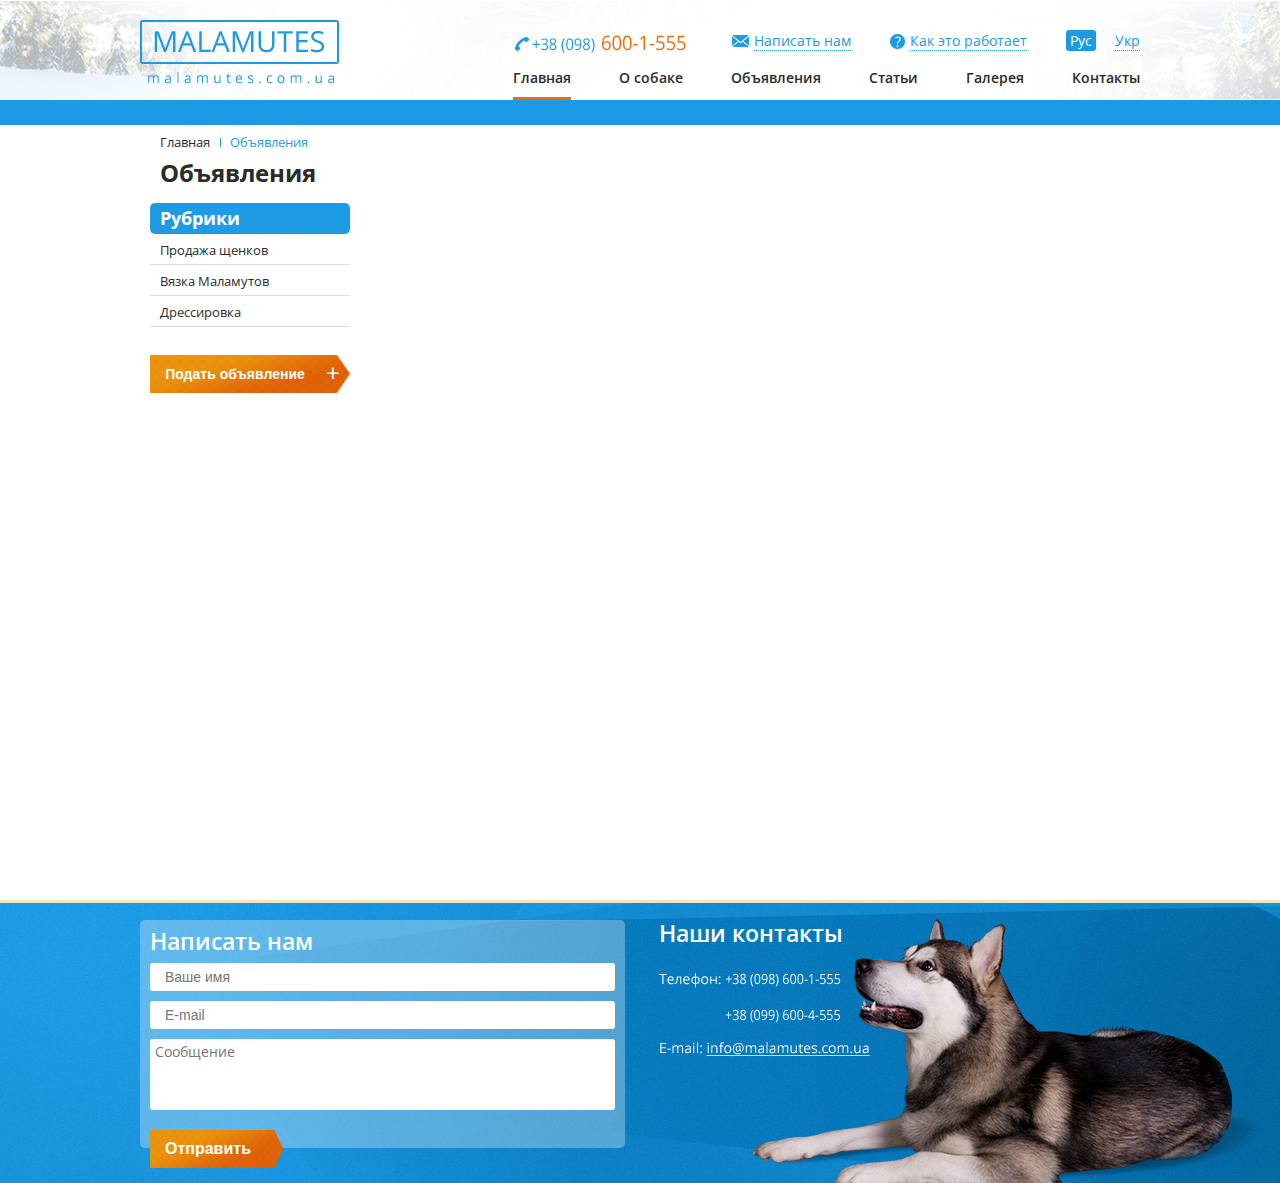
==== about_dog.html @ 9292e862 "Zhe1ka" ====
<!DOCTYPE html>
<html>
<head>
    <meta charset="utf-8" />
    <meta name="viewport" content="width=1024, initial-scale=1, user-scalable=yes">
    <title>Маламуты | О собаке</title>
    <link href='http://fonts.googleapis.com/css?family=Open+Sans:400,600,300,700,800&subset=latin,cyrillic' rel='stylesheet' type='text/css'>    <link rel="stylesheet" type="text/css" href="style/style.css" />
    <script src="http://html5shiv.googlecode.com/svn/trunk/html5.js"></script>
</head>

<body>
<div class="wrapper">
    <div class="wrap-header">
        <header class="header content">
            <div class="main-logo">
                <a href="index.html">
                    <img src="images/header/main_logo.png" alt="logo">
                </a>
            </div>

            <div class="box-contact">
                <img class="img-contact" src="images/header/tel_header.png" alt="contect">
                <a href="#" class="letter">Написать нам</a>
                <a href="#" class="question">Как это работает</a>
                <ul class="choose-language">
                    <li class="active"><a href="#">Рус</a></li>
                    <li><a href="#">Укр</a></li>
                </ul>
            </div><!--end BOX-CONTACT-->

            <nav class="wrap-nav">
                <ul class='nav'>
                    <li class="active"><a href='index.html'>Главная</a></li>
                    <li><a href='#'>О собаке</a></li>
                    <li><a href='advertisings.html'>Объявления</a></li>
                    <li><a href='#'>Статьи</a></li>
                    <li><a href='#'>Галерея</a></li>
                    <li><a href='#'>Контакты</a></li>
                </ul>
            </nav>
        </header>
    </div><!--end WRAP-header-->

    <section class="wrap-content">
        <ul class="bread-crumbs">
            <li>
                <a href="#">Главная</a>
            </li>
            <li>
                <span>Объявления</span>
            </li>
        </ul>

        <header>
            <h1>Объявления</h1>
        </header>

        <section class="sidebar">
            <header>
                <h4>Рубрики</h4>
            </header>

            <ul class="list-categories">
                <li>
                    <a href="#">Продажа щенков</a>
                </li>
                <li>
                    <a href="#">Вязка Маламутов</a>
                </li>
                <li>
                    <a href="#">Дрессировка</a>
                </li>
            </ul>

            <span class="plus">
                <input type="button" class="btn popup-js" value="Подать объявление">
            </span>
        </section>

        <div class="content-with-sidebar">

        </div>
    </section>
</div><!--end WRAPPER-->

    <div class="wrap-footer">
        <footer class="content">
            <div class="wrap-form-footer">
                <span class="overview"></span>
                <header class="header-section">Написать нам</header>

                <form class="form-footer" action="#" method="post">
                    <input type="text" placeholder="Ваше имя">
                    <input type="text" placeholder="E-mail">
                    <textarea placeholder="Сообщение"></textarea>

                    <input type="button" class="btn" value="Отправить">
                </form>
            </div><!--end WRAP-FORM-FOOTER-->

            <div class="box-contact-footer">
                <header class="header-section">Наши контакты</header>
                <img src="images/footer/contact_footer.png" alt="contact">
            </div>
        </footer>
    </div><!--end WRAP-FOOTER-->

    <!--POPUP-->
    <div id="bg-popup">
        <div class="ovefview"></div>
        <div id="wrap-popup">
            <div class="free-ads-popup">
                <a class="free-ads btn-ads" href="#">Бесплатное объявление</a>
                <a class="paid-ads btn-ads" href="#">Платное объявление</a>

                <form class="free-ads-form" name="reg" method="get">

                    <ul class="clear">
                        <li>
                            <label class="name-wrap">
                                <input class="input-style" type="text" name="name" placeholder="Ваше имя">
                            </label>
                        </li>

                        <li>
                            <label class="email-wrap">
                                <input class="input-style" type="email" name="email" placeholder="E-mail">
                            </label>
                        </li>

                        <li>
                            <label class="tell-wrap">
                                <input class="input-style" type="tell" name="tell" placeholder="Телефон">
                            </label>
                        </li>

                        <li>
                            <label class="price-wrap">
                                <input class="input-style" type="text" name="price" placeholder="Цена">
                            </label>
                        </li>

                        <li>
                            <label class="select-section-wrap">
                                <select class="select-section">
                                    <option value="0">Выберите раздел</option>
                                    <option value="1">Раздел 1</option>
                                    <option value="2">Раздел 2</option>
                                    <option value="3">Раздел 3</option>
                                </select>
                            </label>
                        </li>

                        <li>
                            <ul class="list-add-file">
                                <li>
                                    <p>Главная фотография</p>
                                    <label class="main-photo-wrap">
                                        <span class="add-file-name">Выберите файл...</span>
                                        <input class="add-file" type="file" name="main-photo">
                                    </label>
                                    <p>(Размер фото 364 х 255 )</p>
                                </li>

                                <li>
                                    <p>Дополнительные фотографии</p>
                                    <label class="additional-photo-wrap">
                                        <span class="add-file-name">Выберите файл...</span>
                                        <input class="add-file" type="file" name="additional-photo">
                                    </label>
                                </li>
                            </ul>
                        </li>

                        <li>
                            <label class="description-wrap">
                                <textarea class="des-style" name="description" placeholder="Описание"></textarea>
                            </label>
                        </li>
                    </ul>

                    <input class="btn-submit btn" type="submit" value="Отправить">
                </form>
            </div>
        </div>
    </div>

        <script src="http://ajax.googleapis.com/ajax/libs/jquery/1.11.1/jquery.min.js"></script>
    <script src="js/mainJs.js"></script>
</body>
</html>
---- style/style.css ----
/*----------------------------------------------------------------------------------*/
/*------------------------------RESET DEFAULT STYLES--------------------------------*/
/*----------------------------------------------------------------------------------*/
html,body                       { width:100%; height:100%; }
body                            { padding:0; margin:0; font:16px 'Open Sans', sans-serif; background:#fff; color:#2b2b2b; }
div,p,a,span,em,strong,img,h1,h2,h3,h4,h5,h6,ul,ol,li,dl,dt,dd,table,td,tr,form,fieldset,label,select,input,textarea {
	padding:0;
	margin:0;
	outline:none;
	list-style:none;
    line-height: 1.2;
}
select, input, textarea        { font-size:12px; vertical-align:middle; }
textarea                       { vertical-align:top; }
:focus                         { outline:none; }
input[type=submit]             { cursor:pointer; }
img, fieldset                  { border:0; }
table                          { border-collapse:collapse; border-spacing:0; }
a:link, a:visited              { font:13px 'Open Sans', sans-serif; color:#2b2b2b; text-decoration:underline; }
a:hover                        { text-decoration:none; }
/*----------------------------------------------------------------------------------*/
/*-------------------------------------DEFAULT CLASSES------------------------------*/
/*----------------------------------------------------------------------------------*/
.float-r           	           { float:right !important; }
.float-l                       { float:left !important; }
.no-float                      { float:none !important; }
.no-border                     { border:0 !important; }
.no-bg                         { background:none !important; }
.no-margin                     { margin:0 !important; }
.no-padding                    { padding:0 !important; }
.no-display                    { display:none !important; }
.display                       { display:block !important; }
.inline                        { display:inline !important; }
.overflow                      { overflow:hidden !important; }
.align-r                       { text-align:right !important; }
.align-l                       { text-align:left !important; }
.align-c                       { text-align:center !important; }
.clear                         { clear:both; }
.clearfix:after                { content: ""; display: block; clear: both; visibility: hidden;}
.clearfix                      { display: inline-block; width: 100% }
/*----------------------------------------------------------------------------------*/
/*-------------------------------------WRAPPER--------------------------------------*/
/*----------------------------------------------------------------------------------*/
.wrapper {
    min-height: 100%;
}
    .wrapper:after {
        content: '';
        display: block;
        width: 100%;
        height: 283px;
        margin-bottom: -283px;
    }
.content {
    position: relative;
    width: 1000px;
    margin: 0 auto;
}
.wrap-header,
.wrap-video-block,
.shot-info-dog,
.wrap-footer {
    min-width: 1000px;
}
/*----------------------------------------------------------------------------------*/
/*-------------------------------------HEADER---------------------------------------*/
/*----------------------------------------------------------------------------------*/
.wrap-header {
    position: relative;
    margin-bottom: 25px;
    background: url("../images/header/bg_header.png") center no-repeat;
}
.wrap-header:after {
    content: '';
    position: absolute;
    bottom: -25px;
    display: block;
    width: 100%;
    height: 25px;
    background: #1C9AE3;
}
    .header {
        overflow: hidden;
        padding-top: 20px;
    }
        .main-logo {
            float: left;
        }
        .box-contact {
            float: right;
            width: 625px;
            margin: 10px 0 15px;
            text-align: right;
        }
            .box-contact .img-contact {
                float: left;
                margin-top: 5px;
            }
            .box-contact a,
            .choose-language,
            .choose-language li {
                display: inline-block;
            }
            .box-contact a {
                position: relative;
                font-size: 14px;
                color: #1c9ae3;
                text-decoration: none;
                border-bottom: 1px dotted #1c9ae3;
            }
            .box-contact a:hover {
                border: none;
            }
            .box-contact .question {
                margin-left: 55px;
            }
                .box-contact .letter:before,
                .box-contact .question:before {
                    content: '';
                    display: block;
                    position: absolute;
                }
                .box-contact .letter:before {
                    top: 4px;
                    left: -22px;
                    width: 17px;
                    height: 12px;
                    background: url("../images/header/icon_post.png") no-repeat;
                }
                .box-contact .question:before {
                    top: 3px;
                    left: -20px;
                    width: 15px;
                    height: 15px;
                    background: url("../images/header/icon_answer.png") no-repeat;
                }
            .choose-language {
                margin-left: 35px;
            }
                .choose-language li:first-child {
                    margin-right: 15px;
                }
                    .choose-language .active a {
                        padding: 1px 4px;
                        color: #fff;
                        background: #1c9ae3;
                        border: none;

                        -webkit-border-radius: 3px;
                        -moz-border-radius: 3px;
                        border-radius: 3px;
                    }
        .wrap-nav {
            float: right;
        }
            .nav {
                overflow: hidden;
            }
                .nav li {
                    float: left;
                    margin-left: 48px;
                }
                .nav li:first-child {
                    margin-left: 0;
                }
                    .nav li a {
                        display: block;
                        padding-bottom: 13px;
                        font-size: 14px;
                        font-weight: 600;
                        color: #2b2b2b;
                        text-decoration: none;
                    }
                    .nav li a:hover,
                    .nav .active a {
                        padding-bottom: 10px;
                        border-bottom: 3px solid #F16B0A;
                    }
/*----------------------------------------------------------------------------------*/
/*-------------------------------------CONTENT--------------------------------------*/
/*----------------------------------------------------------------------------------*/
.wrap-video-block {
    height: 342px;
    background: url("../images/content/bg_content.jpg") center no-repeat;
}
    .wrap-video {
        position: relative;
        float: right;
        width: 467px;
        height: 262px;
        margin-top: 37px;
    }
        .wrap-video:before,
        .wrap-video:after {
            content: '';
            display: block;
            position: absolute;
            width: 410px;
            height: 230px;
        }
        .wrap-video:before {
            top: -3px;
            left: -3px;
            background: #F2E5C3;
        }
        .wrap-video:after {
            bottom: -3px;
            right: -3px;
            background: #F16B0A;
        }
        .wrap-video img {
            position: relative;
            z-index: 2;
            display: block;
        }
        .icon-play {
            position: absolute;
            z-index: 3;
            top: 50%;
            left: 50%;
            width: 69px;
            height: 69px;
            margin: -35px 0 0 -35px;
            background: url("../images/content/icon_play.png") no-repeat;
            text-indent: -9999px;
            cursor: pointer;
        }
        .icon-play:hover {
            opacity: 0.9;
        }
        .icon-video {
            display: block;
            position: absolute;
            top: 5px;
            left: -44px;
            width: 41px;
            height: 38px;
            background: url("../images/content/icon_video.jpg") no-repeat;
            text-indent: -9999px;
        }
.shot-info-dog {
    background: url("../images/content/bg_blue.jpg") center no-repeat;
}
.shot-info-dog .content {
    min-height: 280px;
}
    .big-foto-dog {
        position: absolute;
        bottom: 25px;
        left: -270px;
    }
    .description {
        position: relative;
        z-index: 2;
        float: right;
        width: 465px;
        margin-top: 30px;
        color: #fff;
        font-size: 14px;
    }
        .description strong {
            display: block;
            margin-bottom: 17px;
            font-size: 22px;
            font-weight: 600;
        }
        .description p {
            margin-bottom: 10px;
        }
        .list-type-circle {
            margin: 0 0 18px 18px;
            font-weight: bold;
        }
            .list-type-circle li {
                list-style-type: disc;
                padding-left: 20px;
                text-indent: -25px;
            }
        .btn {
            height: 38px;
            padding: 0 32px 0 22px;
            font-weight: bold;
            font-size: 16px;
            color: #fff;
            border: none;
            background: url("../images/content/bg_btn.png") no-repeat right;
            background-size: 100% 100%;
            cursor: pointer;
        }
.main-content {
    overflow: hidden;
    margin: 15px auto 35px;
    padding-top: 20px;
}
    .wrap-ads {
        float: left;
        width: 675px;
    }
        .header-section,
        .header-section-blue,
        .header-section-orange {
            position: relative;
            padding: 3px 5px 2px 0;
            margin-bottom: 25px;
            color: #fff;
            font-weight: 600;
            font-size: 23px;

            -webkit-border-radius: 5px;
            -moz-border-radius: 5px;
            border-radius: 5px;
        }
        .header-section-blue {
            background: #1D9BE4;
        }
        .icon-ad {
            padding-left: 85px;
        }
            .icon-ad:before {
                content: '';
                display: block;
                position: absolute;
                top: -20px;
                left: 8px;
                width: 57px;
                height: 51px;
                background: url("../images/content/icon_newspapers.png") no-repeat;
            }
        .list-ads {
            overflow: hidden;
            padding-top: 3px;
        }
            .list-ads li {
                position: relative;
                float: left;
                width: 214px;
                margin-left: 15px;
            }
            .list-ads li:first-child {
                margin-left: 3px;
            }
                .wrap-foto {
                    display: block;
                    position: relative;
                    margin-bottom: 18px;
                }
                    .wrap-foto:before,
                    .wrap-foto:after {
                        content: '';
                        display: block;
                        position: absolute;
                        width: 203px;
                        height: 114px;
                    }
                    .wrap-foto:before {
                        top: -3px;
                        left: -3px;
                        background: #F2E5C3;
                    }
                    .wrap-foto:after {
                        bottom: -3px;
                        right: 0;
                        background: #F16B0A;
                    }
                    .wrap-foto img {
                        position: relative;
                        z-index: 4;
                        display: block;
                    }
                .header-article {
                    margin-bottom: 8px;
                    font-size: 16px;
                    font-weight: 600;
                }
                .border {
                    padding-bottom: 12px;
                    border-bottom: 1px solid #ddd;
                }
                .list-ads p {
                    margin-bottom: 10px;
                    font-size: 13px;
                }
                a.link-more-info {
                    float: right;
                    position: relative;
                    padding-right: 15px;
                    font-size: 13px;
                    color: #ec730a;
                }
                    a.link-more-info:after {
                        content: '';
                        display: block;
                        position: absolute;
                        right: 0;
                        top: 5px;
                        width: 11px;
                        height: 11px;
                        background: url("../images/content/icon_link.png") no-repeat;
                    }
    .wrap-articles {
        float: right;
        width: 280px;
    }
        .icon-article {
            padding-left: 82px;
        }
            .icon-article:before {
                content: '';
                display: block;
                position: absolute;
                bottom: -11px;
                left: 10px;
                width: 58px;
                height: 57px;
                background: url("../images/content/icon_letter.png") no-repeat;
            }
        .list-article {

        }
            .list-article li {
                padding: 25px 0;
                border-top: 1px solid #ddd;
            }
            .list-article li:first-child {
                border: none;
            }
                .date {
                    display: block;
                    margin-bottom: 5px;
                    color: #0d85ca;
                    font-size: 12px;
                }
                .list-article p {
                    font-size: 13px;
                }
/*----------------------------------ADVERTISINGS------------------------------------*/
.wrap-content {
    overflow: hidden;
    width: 980px;
    margin: 0 auto;
}
    .wrap-content h1 {
        margin: 0 0 8px 10px;
        font-size: 24px;
        line-height: 44px;
    }

    .content-with-sidebar {
        overflow: hidden;
        padding-left: 15px;
    }
        .content-header-cat {
            overflow: hidden;
            margin-bottom: 35px;
        }
            .content-header-cat li {
                position: relative;
                float: left;
                width: 375px;
                height: 200px;
                margin-left: 15px;
            }
            .content-header-cat li:first-child {
                margin-left: 0;
            }
                .content-header-cat img {
                    width: 100%;
                    height: 200px;
                }
                .content-header-cat h2 {
                    position: relative;
                    top: -37px;
                    overflow: hidden;
                    float: left;
                    width: 250px;
                    margin: 0 10px;
                    background-color: #1D9BE4;
                    -webkit-border-radius: 2px;
                    -moz-border-radius: 2px;
                    border-radius: 2px;
                }
                .content-header-cat li:nth-child(even) h2 {
                    float: right;
                    background-color: #EC740A;
                }
                    .content-header-cat h2 a {
                        overflow: hidden;
                        display: block;
                        width: 100%;
                        text-decoration: none;
                        font-size: 16px;
                        line-height: 23px;
                        color: #ffffff;
                        -webkit-border-radius: 2px;
                        -moz-border-radius: 2px;
                        border-radius: 2px;
                    }
                        .content-header-cat h2 a:after {
                            content: "";
                            position: absolute;
                            top: 5px;
                            right: 5px;
                            width: 13px;
                            height: 13px;
                            -webkit-border-radius: 7px;
                            -moz-border-radius: 7px;
                            border-radius: 7px;
                            background: url("../images/content/link_arrow.png") no-repeat center #EA6C09;
                        }
                        .content-header-cat li:nth-child(even) h2 a:after {
                            background-color: #1D9BE4;
                        }
                        .content-header-cat h2 a span {
                            float: left;
                            margin: 0 25px 0 7px;
                            line-height: 23px;
                        }
                        .content-header-cat li:nth-child(even) h2 a span {
                            float: right;
                        }
        .wrap-recomend-ads {

        }
                    .wrap-recomend-ads .wrap-foto {
                        float: left;
                        width: 214px;
                        margin: 0 15px 0 3px;
                    }
            .list-recomend-ads {

            }
/*----------------------------------------------------------------------------------*/
/*------------------------------------SIDEBAR---------------------------------------*/
/*----------------------------------------------------------------------------------*/
.sidebar {
    float: left;
    width: 200px;
}
    .sidebar header {
        height: 31px;
        padding-left: 10px;
        background-color: #1D9BE4;
        -webkit-border-radius: 5px;
        -moz-border-radius: 5px;
        border-radius: 5px;
        font-size: 18px;
        color: #ffffff;
    }
        .sidebar h4 {
            line-height: 30px;
        }

    .list-categories {
        margin-bottom: 28px;
    }
        .list-categories li {
            padding: 0 10px;
            border-bottom: 1px solid #DDDDDD;
            line-height: 30px;
        }
            .list-categories li a {
                text-decoration: none;
            }
            .list-categories li a:hover {
                text-decoration: underline;
                color: #1d9be4;
            }

    .sidebar .btn {
        position: relative;
        width: 200px;
        padding: 0 30px 0 0;
        font-size: 14px;
    }
    .sidebar .plus {
        display: inline-block;
        position: relative;
        font-size: 24px;
        color: #ffffff;
    }
        .sidebar .plus:after {
            content: '+';
            display: block;
            position: absolute;
            right: 10px;
            top: 4px;
        }
/*----------------------------------------------------------------------------------*/
/*-------------------------------------FOOTER---------------------------------------*/
/*----------------------------------------------------------------------------------*/
.wrap-footer {
    min-height: 283px;
    background: url("../images/footer/bg_footer.jpg") center no-repeat;
}
    .wrap-form-footer {
        position: relative;
        float: left;
        width: 465px;
        height: 218px;
        padding: 5px 10px;
        margin-top: 20px;
    }
        .wrap-form-footer .overview {
            position: absolute;
            top: 0;
            left: 0;
            width: 100%;
            height: 100%;
            background: #fff;
            opacity: 0.3;
            filter: alpha(opacity=30);

            -webkit-border-radius: 5px;
            -moz-border-radius: 5px;
            border-radius: 5px;
        }
        .wrap-form-footer .header-section {
            margin-bottom: 5px;
        }
        .form-footer {
            position: relative;
            z-index: 5;
        }
            .form-footer input {
                display: block;
                width: 450px;
                height: 28px;
                margin-bottom: 10px;
                padding-left: 15px;
                border: none;
                font-size: 14px;
                font-weight: 600;

                -webkit-border-radius: 3px;
                -moz-border-radius: 3px;
                border-radius: 3px;
            }
            .form-footer .btn {
                width: auto;
                height: 38px;
                margin-top: 20px;
                font-size: 16px;

                -webkit-border-radius: 0;
                -moz-border-radius: 0;
                border-radius: 0;
            }
            .form-footer input::-webkit-input-placeholder {font-weight: 400;}
            .form-footer input::-moz-placeholder          {font-weight: 400;}
            .form-footer input:-moz-placeholder           {font-weight: 400;}
            .form-footer input:-ms-input-placeholder      {font-weight: 400;}

            .form-footer textarea {
                width: 460px;
                height: 65px;
                padding: 3px 0 3px 5px;
                resize: none;
                border: none;

                -webkit-border-radius: 3px;
                -moz-border-radius: 3px;
                border-radius: 3px;
            }
            .form-footer textarea::-webkit-input-placeholder {font: 400 14px "Open Sans";}
            .form-footer textarea::-moz-placeholder          {font: 400 14px "Open Sans";}
            .form-footer textarea:-moz-placeholder           {font: 400 14px "Open Sans";}
            .form-footer textarea:-ms-input-placeholder      {font: 400 14px "Open Sans";}
    .box-contact-footer {
        float: right;
        margin: 20px 270px 0 0;
    }
        .box-contact-footer .header-section {
            padding: 0;
        }
/*----------------------------------------------------------------------------------*/
/*-------------------------------------POPUPS---------------------------------------*/
/*----------------------------------------------------------------------------------*/
    .free-ads-popup {
        width: 485px;
        height: 480px;
        margin: 0 auto;
    }
        a.btn-ads {
            display: inline-block;
            width: 220px;
            height: 27px;
            margin: 0 10px;
            text-align: center;
            font-size: 14px;
            line-height: 27px;
            -webkit-border-radius: 5px 5px 0 0;
            -moz-border-radius: 5px 5px 0 0;
            border-radius: 5px 5px 0 0;
        }
        a.free-ads {
            text-decoration: none;
            color: #ffffff;
            background: #1385C7;
        }
        a.paid-ads {
            color: #1385C7;
            background: #F6F6F6;
        }
        .free-ads-form {
            width: 485px;
            height: 430px;
            padding-top: 10px;
            -webkit-border-radius: 5px;
            -moz-border-radius: 5px;
            border-radius: 5px ;
            background: #1385C7;
        }
                .free-ads-form li {
                    overflow: hidden;
                    margin:0 0 10px 10px;
                }
                    .free-ads-form p {
                        font-size: 12px;
                        color: #ffffff;
}
                    .input-style {
                        width: 445px;
                        height: 28px;
                        padding-left: 10px;
                        padding-right: 10px;
                        font-size: 14px;
                        color: #2b2b2b;
                        -webkit-border-radius: 5px;
                        -moz-border-radius: 5px;
                        border-radius: 5px ;
                        border: none;
                        background: #F6F6F6;
                    }
                    .name-wrap,
                    .email-wrap,
                    .tell-wrap {
                        position: relative;
                    }
                    .name-wrap:before,
                    .email-wrap:before,
                    .tell-wrap:before {
                        content: "";
                        position: absolute;
                        width: 7px;
                        height: 7px;
                        top: 9px;
                        left: 2px;
                        background-image: url("../images/content/star-wrap.png");
                    }
                    .select-section-wrap {
                        position: relative;
                        float: left;
                    }
                    .select-section {
                        width: 465px;
                        height: 28px;
                        font-size: 14px;
                        color: #2b2b2b;
                        -webkit-border-radius: 5px;
                        -moz-border-radius: 5px;
                        border-radius: 5px ;
                        border: none;
                    }
                    .select-section-wrap:after{
                        content:"";
                        text-align: center;
                        line-height:32px;
                        position: absolute;
                        width: 28px;
                        height: 28px;
                        right: 0px;
                        top: 0px;
                        pointer-events: none;
                        background-image: url("../images/content/select-wrap.png");
                    }
                    .list-add-file li {
                        float: left;
                        margin: 0 0 0 15px;
                    }
                    .list-add-file li:first-child {
                        margin: 0;
                    }
                        .list-add-file p {
                            margin: 0 0 10px 5px;
                        }
                            .add-file-name {
                                display: inline-block;
                                width: 205px;
                                height: 28px;
                                margin-bottom: 10px;
                                padding-left: 10px;
                                padding-right: 10px;
                                font-size: 14px;
                                line-height: 28px;
                                color: #2b2b2b;
                                -webkit-border-radius: 5px;
                                -moz-border-radius: 5px;
                                border-radius: 5px ;
                                border: none;
                                background:url("../images/content/add_photo.png") no-repeat right #F6F6F6 ;
                            }
                            .add-file {
                                opacity: 0;
                                display: none;
                            }
                    .description-wrap textarea {
                        width: 445px;
                        height:100px;
                        padding: 10px;
                        resize: none;
                        font-size: 14px;
                        color: #2b2b2b;
                        -webkit-border-radius: 5px;
                        -moz-border-radius: 5px;
                        border-radius: 5px ;
                        border: none;
                        background: #F6F6F6;
                    }
                .btn-submit {
                    float: right;
                    margin: -5px 10px 0 0;
                }
/*----------------------------------BREAD-CRUMBS------------------------------------*/
.bread-crumbs {
    overflow: hidden;
    padding-top: 7px;
}
    .bread-crumbs li {
        position: relative;
        float: left;
        margin: 0 10px;
    }
        .bread-crumbs li a {
            position: relative;
            text-decoration: none;
            font-size: 13px;
        }
        .bread-crumbs li a:hover {
            text-decoration: underline;
        }
        .bread-crumbs li a:before,
        .bread-crumbs li span:before {
            content: "";
            position: absolute;
            top: 5px;
            left: -10px;
            width: 1px;
            height: 9px;
            background-color: #2b2b2b;
        }
        .bread-crumbs li span:before {
            background-color: #1d9be4;
        }
        .bread-crumbs li:first-child a:before,
        .bread-crumbs li:first-child span:before {
            display: none;
        }
        .bread-crumbs li span {
            position: relative;
            font-size: 13px;
            color: #1d9be4;
        }
/*----------------------------------------------------------------------------------*/
/*-------------------------------------RESPONSIVE-----------------------------------*/
/*----------------------------------------------------------------------------------*/
@media screen and (min-width: 1920px) {
    .wrap-header,
    .wrap-video-block,
    .shot-info-dog,
    .wrap-footer {
        background-size: 100% 100%;
    }
}
/*----------------------------------------------------------------------------------*/
/*-------------------------------------OTHER----------------------------------------*/
/*----------------------------------------------------------------------------------*/
#bg-popup {
    display: none;
    position: absolute;
    z-index: 10;
    top: 0;
    left: 0;
    width: 100%;
}
#wrap-popup {
    position: absolute;
    opacity: 0;
    -webkit-border-radius: 10px;
    -moz-border-radius: 10px;
    border-radius: 10px;
}
#bg-popup .ovefview {
    position: fixed;
    background: #000;
    height: 100%;
    width: 100%;
    opacity: 0.5;
    filter: alpha(opacity=50);

}
.icon-close_js:after {
    content: 'X';
    display: inline-table;
    position: absolute;
    top: -15px;
    right: -34px;
    width: 34px;
    height: 34px;
    color: #F98314;
    font: 24px verdana, sans-serif;
    text-align: center;
    cursor: pointer;
}
.show_js > ul, .show_js {
    display: block !important;
}
#wrap-popup {
    margin-top: 150px;
}
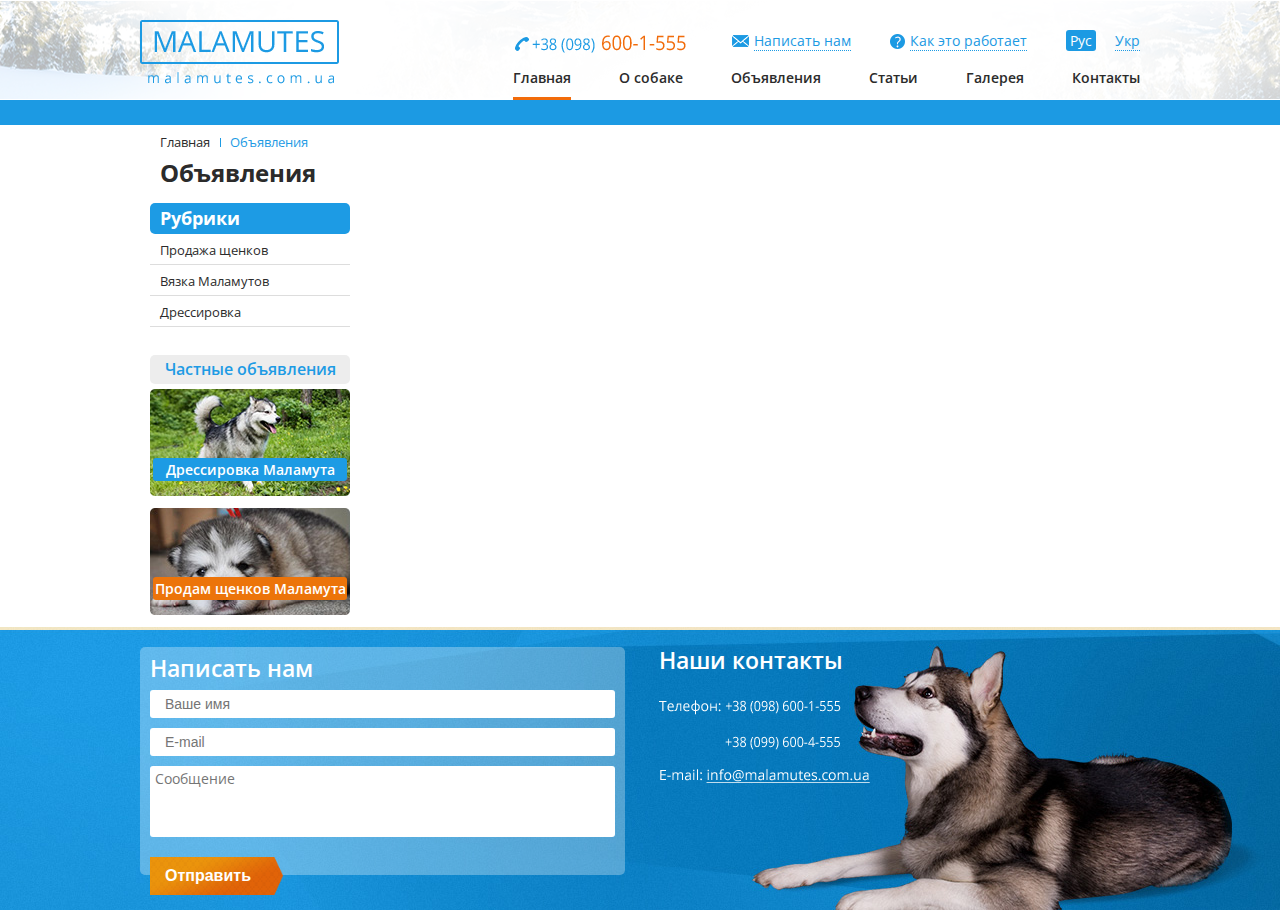
==== commit e07e8042: "Zhe1ka" ====
--- a/about_dog.html
+++ b/about_dog.html
@@ -56,7 +56,7 @@
         </header>
 
         <section class="sidebar">
-            <header>
+            <header class="header-sidebar">
                 <h4>Рубрики</h4>
             </header>
 
@@ -72,10 +72,26 @@
                 </li>
             </ul>
 
-            <span class="plus">
-                <input type="button" class="btn popup-js" value="Подать объявление">
-            </span>
-        </section>
+            <section class="private-ads">
+                <header class="header-grey">Частные объявления</header>
+
+                <ul class="list-private-ads">
+                    <li>
+                        <a href="#">
+                            <img src="images/SideBar/dog1.jpg" alt="foto">
+                            <header>Дрессировка Маламута</header>
+                        </a>
+                    </li>
+
+                    <li>
+                        <a href="#">
+                            <img src="images/SideBar/dog2.jpg" alt="foto">
+                            <header class="bg-orange">Продам щенков Маламута</header>
+                        </a>
+                    </li>
+                </ul>
+            </section><!--end PRIVATE-ADS-->
+        </section><!--end SIDEBAR-->
 
         <div class="content-with-sidebar">
 
--- a/style/style.css
+++ b/style/style.css
@@ -536,7 +536,7 @@
     float: left;
     width: 200px;
 }
-    .sidebar header {
+    .header-sidebar {
         height: 31px;
         padding-left: 10px;
         background-color: #1D9BE4;
@@ -544,9 +544,10 @@
         -moz-border-radius: 5px;
         border-radius: 5px;
         font-size: 18px;
+        font-weight: 600;
         color: #ffffff;
     }
-        .sidebar h4 {
+        .header-sidebar h4 {
             line-height: 30px;
         }
 
@@ -585,6 +586,53 @@
             right: 10px;
             top: 4px;
         }
+    .private-ads {}
+        .header-grey {
+            padding: 5px 0;
+            margin-bottom: 5px;
+            color: #1d9be4;
+            font-size: 16px;
+            font-weight: 600;
+            text-align: center;
+            background: #EDEDED;
+
+            -webkit-border-radius: 5px;
+            -moz-border-radius: 5px;
+            border-radius: 5px;
+        }
+        .list-private-ads {}
+            .list-private-ads li {
+                position: relative;
+                margin-bottom: 12px;
+
+                -webkit-border-radius: 5px;
+                -moz-border-radius: 5px;
+                border-radius: 5px;
+            }
+                .list-private-ads li a {
+                    display: block;
+                }
+                    .list-private-ads li img {
+                        display: block;
+                        width: 200px;
+                        height: 107px;
+                    }
+                    .list-private-ads li header {
+                        position: absolute;
+                        bottom: 15px;
+                        left: 3px;
+                        width: 194px;
+                        padding: 2px 0;
+                        text-align: center;
+                        color: #fff;
+                        background: #1D9BE4;
+                        font-size: 14px;
+                        font-weight: 600;
+
+                        -webkit-border-radius: 3px;
+                        -moz-border-radius: 3px;
+                        border-radius: 3px;
+                    }
 /*----------------------------------------------------------------------------------*/
 /*-------------------------------------FOOTER---------------------------------------*/
 /*----------------------------------------------------------------------------------*/
@@ -916,4 +964,7 @@
 }
 #wrap-popup {
     margin-top: 150px;
+}
+.list-private-ads header.bg-orange {
+    background: #EC740A;
 }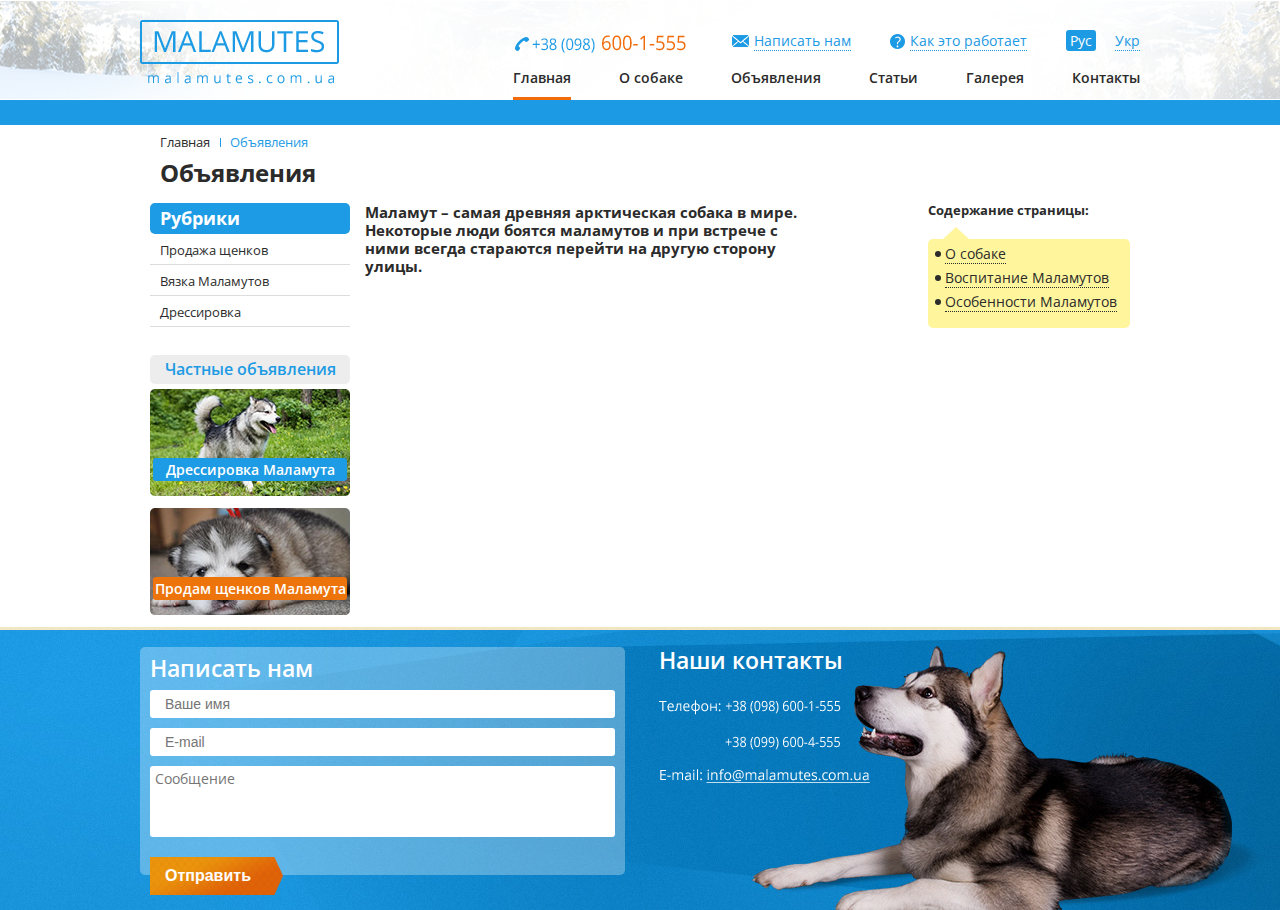
==== commit 922b3b57: "Zhe1ka" ====
--- a/about_dog.html
+++ b/about_dog.html
@@ -41,7 +41,7 @@
         </header>
     </div><!--end WRAP-header-->
 
-    <section class="wrap-content">
+    <div class="wrap-content">
         <ul class="bread-crumbs">
             <li>
                 <a href="#">Главная</a>
@@ -93,10 +93,25 @@
             </section><!--end PRIVATE-ADS-->
         </section><!--end SIDEBAR-->
 
-        <div class="content-with-sidebar">
-
-        </div>
-    </section>
+        <main class="content-with-sidebar">
+            <div class="overflow">
+                <p class="important-text">
+                    <strong>Маламут – самая древняя арктическая собака в мире. Некоторые люди боятся маламутов и при
+                    встрече с ними всегда стараются перейти на другую сторону улицы.</strong>
+                </p>
+
+                <div class="menu-page">
+                    <header>Содержание страницы:</header>
+
+                    <ul class='menu-page-list'>
+                        <li><a href='#'>О собаке</a></li>
+                        <li><a href='#'>Воспитание Маламутов</a></li>
+                        <li><a href='#'>Особенности Маламутов</a></li>
+                    </ul>
+                </div>
+            </div>
+        </main>
+    </div>
 </div><!--end WRAPPER-->
 
     <div class="wrap-footer">
--- a/style/style.css
+++ b/style/style.css
@@ -529,6 +529,57 @@
             .list-recomend-ads {
 
             }
+        .important-text {
+            float: left;
+            width: 440px;
+            font-size: 15px;
+            color: #2b2b2b;
+        }
+        .menu-page {
+            float: right;
+        }
+            .menu-page header {
+                margin-bottom: 20px;
+                font-size: 13px;
+                font-weight: bold;
+                color: #2b2b2b;
+            }
+            .menu-page-list {
+                position: relative;
+                width: 172px;
+                padding: 5px 5px 12px 25px;
+                background: #FFF59D;
+
+                -webkit-border-radius: 5px;
+                -moz-border-radius: 5px;
+                border-radius: 5px;
+            }
+            .menu-page-list:before {
+                content: '';
+                display: block;
+                position: absolute;
+                left: 15px;
+                top: -12px;
+                width: 0;
+                height: 0;
+                border-left: 13px solid transparent;
+                border-right: 13px solid transparent;
+                border-bottom: 12px solid #FFF59D;
+            }
+                .menu-page-list li {
+                    margin-bottom: 5px;
+                    list-style-type: disc;
+                    text-indent: -8px;
+                }
+                    .menu-page-list li a {
+                        font-size: 14px;
+                        text-decoration: none;
+                        color: #2b2b2b;
+                        border-bottom: 1px dotted #2b2b2b;
+                    }
+                    .menu-page-list li a:hover {
+                        border: none;
+                    }
 /*----------------------------------------------------------------------------------*/
 /*------------------------------------SIDEBAR---------------------------------------*/
 /*----------------------------------------------------------------------------------*/
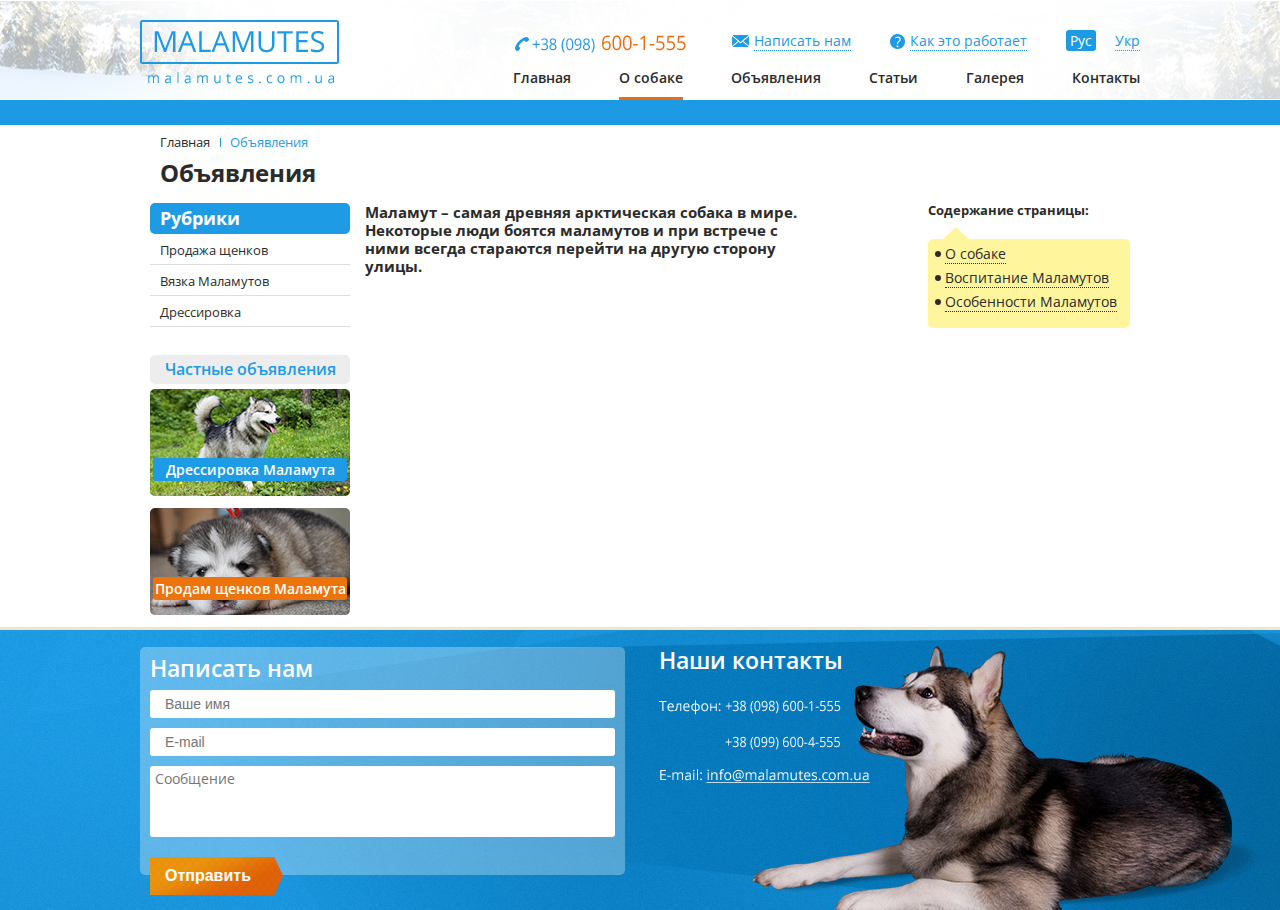
==== commit 9f9c1114: "mib" ====
--- a/about_dog.html
+++ b/about_dog.html
@@ -30,8 +30,8 @@
 
             <nav class="wrap-nav">
                 <ul class='nav'>
-                    <li class="active"><a href='index.html'>Главная</a></li>
-                    <li><a href='#'>О собаке</a></li>
+                    <li><a href='index.html'>Главная</a></li>
+                    <li class="active"><a href='about_dog.html'>О собаке</a></li>
                     <li><a href='advertisings.html'>Объявления</a></li>
                     <li><a href='#'>Статьи</a></li>
                     <li><a href='#'>Галерея</a></li>
--- a/style/style.css
+++ b/style/style.css
@@ -459,6 +459,9 @@
                 width: 375px;
                 height: 200px;
                 margin-left: 15px;
+                -webkit-border-radius: 5px;
+                -moz-border-radius: 5px;
+                border-radius: 5px;
             }
             .content-header-cat li:first-child {
                 margin-left: 0;
@@ -466,6 +469,9 @@
                 .content-header-cat img {
                     width: 100%;
                     height: 200px;
+                    -webkit-border-radius: 5px;
+                    -moz-border-radius: 5px;
+                    border-radius: 5px;
                 }
                 .content-header-cat h2 {
                     position: relative;
@@ -518,17 +524,127 @@
                         .content-header-cat li:nth-child(even) h2 a span {
                             float: right;
                         }
+
         .wrap-recomend-ads {
-
-        }
-                    .wrap-recomend-ads .wrap-foto {
+            margin-bottom: 20px;
+        }
+            .header-recomend-ads {
+                height: 31px;
+                padding: 0 10px;
+                margin-bottom: 20px;
+                background-color: #EC740A;
+                -webkit-border-radius: 5px;
+                -moz-border-radius: 5px;
+                border-radius: 5px;
+            }
+                .header-recomend-ads h2 {
+                    font-size: 18px;
+                    line-height: 29px;
+                    color: #ffffff;
+                }
+
+                .list-advertisings li {
+                    overflow: hidden;
+                    margin-bottom: 13px;
+                }
+                    .list-advertisings .wrap-foto {
                         float: left;
                         width: 214px;
-                        margin: 0 15px 0 3px;
-                    }
-            .list-recomend-ads {
-
-            }
+                        margin: 9px 15px 0 3px;
+                    }
+                    .list-advertisings .ads-content {
+                        overflow: hidden;
+                        margin-bottom: 11px;
+                    }
+                        .list-advertisings header {
+                            height: 30px;
+                            margin-bottom: 6px;
+                            border-bottom: 1px solid #DDDDDD;
+                        }
+                            .list-advertisings h3 a {
+                                font-weight: 700;
+                                font-size: 16px;
+                                text-decoration: none;
+                            }
+                            .list-advertisings h3 a:hover {
+                                color: #1d9be4;
+                                text-decoration: underline;
+                            }
+                            .list-advertisings .price {
+                                position: relative;
+                                display: block;
+                                float: right;
+                                width: 74px;
+                                background-color: #ECAF0A;
+                                -webkit-border-radius: 5px;
+                                -moz-border-radius: 5px;
+                                border-radius: 5px;
+                                font-size: 13px;
+                                line-height: 25px;
+                                color: #ffffff;
+                                text-align: center;
+                            }
+                            .list-advertisings .price:before {
+                                content: "";
+                                position: absolute;
+                                left: -4px;
+                                top: 10px;
+                                border-top: 3px solid transparent;
+                                border-right: 4px solid #ECAF0A;
+                                border-bottom: 3px solid transparent;
+                            }
+                                .price span {
+                                    font-weight: 700;
+                                }
+                        .ads-content p {
+                            margin-bottom: 3px;
+                            font-size: 13px;
+                            line-height: 18px;
+                            letter-spacing: 0.12px;
+                        }
+                        .share-box {
+                            overflow: hidden;
+                            text-align: right;
+                            font-size: 11px;
+                            color: #535353;
+                        }
+                            .share-box > ul {
+                                float: right;
+                                margin-left: 5px;
+                            }
+                                .share-box > ul > li {
+                                    float: left;
+                                    line-height: 24px;
+                                    margin-left: 12px;
+                                    display: table-cell;
+                                    vertical-align: middle;
+                                }
+                                .share-box > ul > li:first-child {
+                                    margin-left: 0;
+                                }
+                                    .share-box > ul > li img {
+                                        vertical-align: middle;
+                                    }
+                            .share-box span {
+                                vertical-align: middle;
+                            }
+
+        .wrap-all-ads {
+            margin-bottom: 26px;
+        }
+            .header-all-ads {
+                height: 31px;
+                padding: 0 10px;
+                margin-bottom: 20px;
+                background-color: #F2E5C3;
+                -webkit-border-radius: 5px;
+                -moz-border-radius: 5px;
+                border-radius: 5px;
+            }
+                .header-all-ads h2 {
+                    font-size: 18px;
+                    line-height: 29px;
+                }
         .important-text {
             float: left;
             width: 440px;
@@ -867,8 +983,8 @@
                         position: absolute;
                         width: 28px;
                         height: 28px;
-                        right: 0px;
-                        top: 0px;
+                        right: 0;
+                        top: 0;
                         pointer-events: none;
                         background-image: url("../images/content/select-wrap.png");
                     }
@@ -911,7 +1027,7 @@
                         color: #2b2b2b;
                         -webkit-border-radius: 5px;
                         -moz-border-radius: 5px;
-                        border-radius: 5px ;
+                        border-radius: 5px;
                         border: none;
                         background: #F6F6F6;
                     }
@@ -959,6 +1075,51 @@
             font-size: 13px;
             color: #1d9be4;
         }
+/*-----------------------------------PAGINATION-------------------------------------*/
+.pagination-box {
+    overflow: hidden;
+    display: table;
+    width: 100%;
+    margin-bottom: 20px;
+    vertical-align: middle;
+    text-align: center;
+    font-size: 13px;
+    color: #535353;
+}
+    .pagination-box span {
+        vertical-align: top;
+        line-height: 30px;
+    }
+    .pagination {
+        display: inline-block;
+    }
+        .pagination li {
+            float: left;
+            margin: 0 5px;
+        }
+            .pagination li a,
+            .pagination li span {
+                display: block;
+                width: 31px;
+                height: 31px;
+                -webkit-border-radius: 5px;
+                -moz-border-radius: 5px;
+                border-radius: 5px;
+                background-color: #F2E5C3;
+                text-decoration: none;
+                font-size: 16px;
+                line-height: 31px;
+                color: #535353;
+                -webkit-transition-duration: 0.2s;
+                -o-transition-duration: 0.2s;
+                -moz-transition-duration: 0.2s;
+                transition-duration: 0.2s;
+            }
+            .pagination li span,
+            .pagination li a:hover {
+                background-color: #1D9BE4;
+                color: #ffffff;
+            }
 /*----------------------------------------------------------------------------------*/
 /*-------------------------------------RESPONSIVE-----------------------------------*/
 /*----------------------------------------------------------------------------------*/
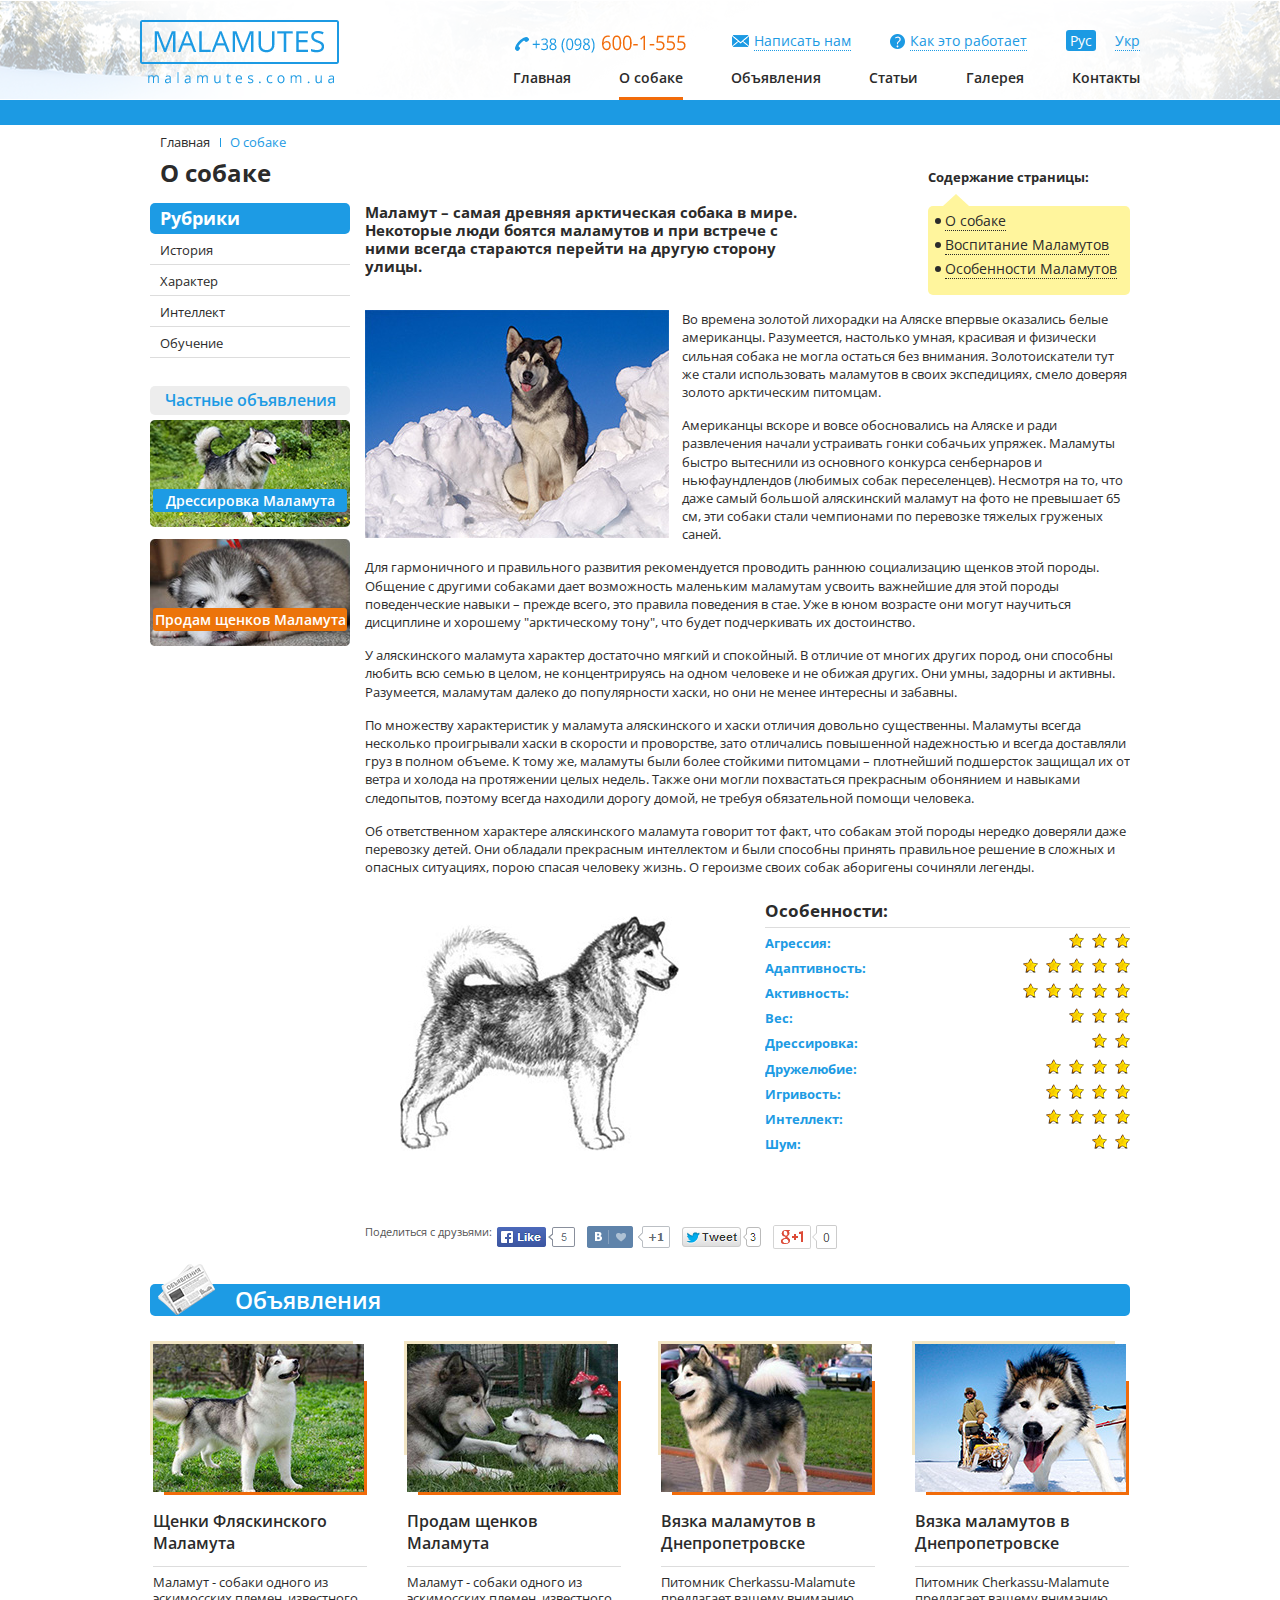
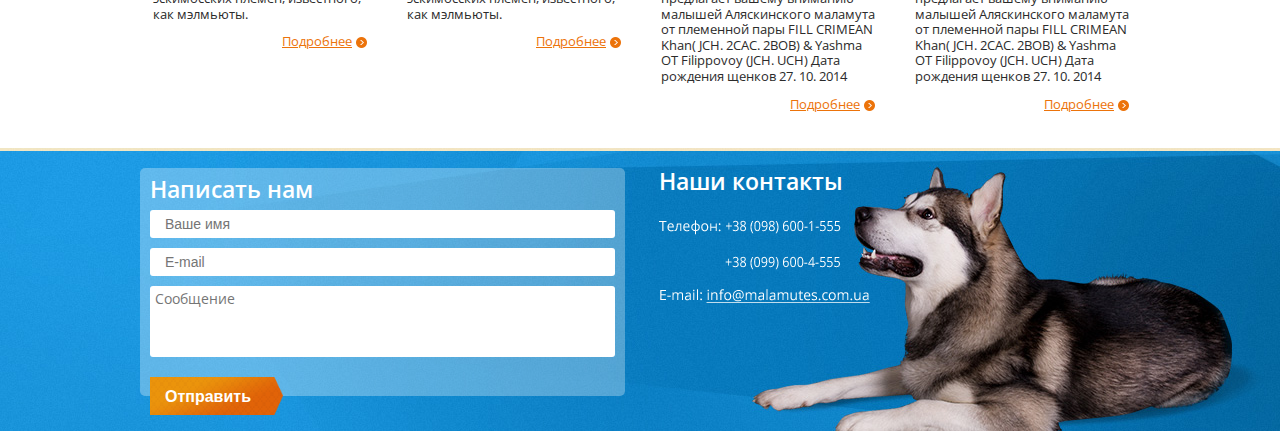
==== commit 1cf38039: "Zhe1ka" ====
--- a/about_dog.html
+++ b/about_dog.html
@@ -4,7 +4,8 @@
     <meta charset="utf-8" />
     <meta name="viewport" content="width=1024, initial-scale=1, user-scalable=yes">
     <title>Маламуты | О собаке</title>
-    <link href='http://fonts.googleapis.com/css?family=Open+Sans:400,600,300,700,800&subset=latin,cyrillic' rel='stylesheet' type='text/css'>    <link rel="stylesheet" type="text/css" href="style/style.css" />
+    <link href='http://fonts.googleapis.com/css?family=Open+Sans:400,600,300,700,800&subset=latin,cyrillic' rel='stylesheet' type='text/css'>
+    <link rel="stylesheet" type="text/css" href="style/style.css" />
     <script src="http://html5shiv.googlecode.com/svn/trunk/html5.js"></script>
 </head>
 
@@ -44,16 +45,26 @@
     <div class="wrap-content">
         <ul class="bread-crumbs">
             <li>
-                <a href="#">Главная</a>
+                <a href="index.html">Главная</a>
             </li>
             <li>
-                <span>Объявления</span>
+                <span>О собаке</span>
             </li>
         </ul>
 
         <header>
-            <h1>Объявления</h1>
+            <h1>О собаке</h1>
         </header>
+
+        <div class="menu-page">
+            <header>Содержание страницы:</header>
+
+            <ul class='menu-page-list'>
+                <li><a href='#'>О собаке</a></li>
+                <li><a href='#'>Воспитание Маламутов</a></li>
+                <li><a href='#'>Особенности Маламутов</a></li>
+            </ul>
+        </div>
 
         <section class="sidebar">
             <header class="header-sidebar">
@@ -62,13 +73,16 @@
 
             <ul class="list-categories">
                 <li>
-                    <a href="#">Продажа щенков</a>
-                </li>
-                <li>
-                    <a href="#">Вязка Маламутов</a>
-                </li>
-                <li>
-                    <a href="#">Дрессировка</a>
+                    <a href="#">История</a>
+                </li>
+                <li>
+                    <a href="#">Характер</a>
+                </li>
+                <li>
+                    <a href="#">Интеллект</a>
+                </li>
+                <li>
+                    <a href="#">Обучение</a>
                 </li>
             </ul>
 
@@ -99,18 +113,240 @@
                     <strong>Маламут – самая древняя арктическая собака в мире. Некоторые люди боятся маламутов и при
                     встрече с ними всегда стараются перейти на другую сторону улицы.</strong>
                 </p>
-
-                <div class="menu-page">
-                    <header>Содержание страницы:</header>
-
-                    <ul class='menu-page-list'>
-                        <li><a href='#'>О собаке</a></li>
-                        <li><a href='#'>Воспитание Маламутов</a></li>
-                        <li><a href='#'>Особенности Маламутов</a></li>
+            </div>
+
+            <div class="main">
+                <img class="main-foto" src="images/content/About_dog_foto.jpg" alt="dog">
+
+                <p>Во времена золотой лихорадки на Аляске впервые оказались белые американцы. Разумеется, настолько
+                    умная, красивая и физически сильная собака не могла остаться без внимания. Золотоискатели тут же
+                    стали использовать маламутов в своих экспедициях, смело доверяя золото арктическим питомцам.</p>
+
+                <p>Американцы вскоре и вовсе обосновались на Аляске и ради развлечения начали устраивать гонки собачьих
+                    упряжек. Маламуты быстро вытеснили из основного конкурса сенбернаров и ньюфаундлендов (любимых собак
+                    переселенцев). Несмотря на то, что даже самый большой аляскинский маламут на фото не превышает 65 см,
+                    эти собаки стали чемпионами по перевозке тяжелых груженых саней.</p>
+
+                <p>Для гармоничного и правильного развития рекомендуется проводить раннюю социализацию щенков этой породы.
+                    Общение с другими собаками дает возможность маленьким маламутам усвоить важнейшие для этой породы
+                    поведенческие навыки – прежде всего, это правила поведения в стае. Уже в юном возрасте они могут
+                    научиться дисциплине и хорошему "арктическому тону", что будет подчеркивать их достоинство.</p>
+
+                <p>У аляскинского маламута характер достаточно мягкий и спокойный. В отличие от многих других пород, они
+                    способны любить всю семью в целом, не концентрируясь на одном человеке и не обижая других. Они умны,
+                    задорны и активны. Разумеется, маламутам далеко до популярности хаски, но они не менее интересны и
+                    забавны.</p>
+
+                <p>По множеству характеристик у маламута аляскинского и хаски отличия довольно существенны. Маламуты
+                    всегда несколько проигрывали хаски в скорости и проворстве, зато отличались повышенной надежностью и
+                    всегда доставляли груз в полном объеме. К тому же, маламуты были более стойкими питомцами – плотнейший
+                    подшерсток защищал их от ветра и холода на протяжении целых недель. Также они могли похвастаться
+                    прекрасным обонянием и навыками следопытов, поэтому всегда находили дорогу домой, не требуя
+                    обязательной помощи человека.</p>
+
+                <p>Об ответственном характере аляскинского маламута говорит тот факт, что собакам этой породы нередко
+                    доверяли даже перевозку детей. Они обладали прекрасным интеллектом и были способны принять
+                    правильное решение в сложных и опасных ситуациях, порою спасая человеку жизнь. О героизме своих
+                    собак аборигены сочиняли легенды.</p>
+
+                <div class="wrap-characteristics-dog">
+                    <img src="images/content/dog_icon.jpg" alt="foto">
+
+                    <div class="wrap-list-characteristics">
+                        <header>Особенности:</header>
+
+                        <ul class="list-characteristics">
+                            <li>
+                                <span class="name-characteristic">Агрессия:</span>
+
+                                <ul class="list-stars">
+                                    <li>1</li>
+                                    <li>2</li>
+                                    <li>3</li>
+                                </ul>
+                            </li>
+
+                            <li>
+                                <span class="name-characteristic">Адаптивность:</span>
+
+                                <ul class="list-stars">
+                                    <li>1</li>
+                                    <li>2</li>
+                                    <li>3</li>
+                                    <li>4</li>
+                                    <li>5</li>
+                                </ul>
+                            </li>
+
+                            <li>
+                                <span class="name-characteristic">Активность:</span>
+
+                                <ul class="list-stars">
+                                    <li>1</li>
+                                    <li>2</li>
+                                    <li>3</li>
+                                    <li>4</li>
+                                    <li>5</li>
+                                </ul>
+                            </li>
+
+                            <li>
+                                <span class="name-characteristic">Вес:</span>
+
+                                <ul class="list-stars">
+                                    <li>1</li>
+                                    <li>2</li>
+                                    <li>3</li>
+                                </ul>
+                            </li>
+
+                            <li>
+                                <span class="name-characteristic">Дрессировка:</span>
+
+                                <ul class="list-stars">
+                                    <li>1</li>
+                                    <li>2</li>
+                                </ul>
+                            </li>
+
+                            <li>
+                                <span class="name-characteristic">Дружелюбие:</span>
+
+                                <ul class="list-stars">
+                                    <li>1</li>
+                                    <li>2</li>
+                                    <li>3</li>
+                                    <li>4</li>
+                                </ul>
+                            </li>
+
+                            <li>
+                                <span class="name-characteristic">Игривость:</span>
+
+                                <ul class="list-stars">
+                                    <li>1</li>
+                                    <li>2</li>
+                                    <li>3</li>
+                                    <li>4</li>
+                                </ul>
+                            </li>
+
+                            <li>
+                                <span class="name-characteristic">Интеллект:</span>
+
+                                <ul class="list-stars">
+                                    <li>1</li>
+                                    <li>2</li>
+                                    <li>3</li>
+                                    <li>4</li>
+                                </ul>
+                            </li>
+
+                            <li>
+                                <span class="name-characteristic">Шум:</span>
+
+                                <ul class="list-stars">
+                                    <li>1</li>
+                                    <li>2</li>
+                                </ul>
+                            </li>
+                        </ul>
+                    </div>
+                </div><!--end WRAP-CHARACTERISTICS-DOG-->
+
+                <div class="share-box float-l">
+                    <ul>
+                        <li>
+                            <a href="#">
+                                <img src="images/content/fb.png" alt="fb" />
+                            </a>
+                        </li>
+                        <li>
+                            <a href="#">
+                                <img src="images/content/vk.png" alt="vk" />
+                            </a>
+                        </li>
+                        <li>
+                            <a href="#">
+                                <img src="images/content/tw.png" alt="tw" />
+                            </a>
+                        </li>
+                        <li>
+                            <a href="#">
+                                <img src="images/content/gg.png" alt="gg" />
+                            </a>
+                        </li>
                     </ul>
-                </div>
-            </div>
+                    <span>Поделиться с друзьями:</span>
+                </div><!--end SHARE-BOX-->
+            </div><!--end MAIN-->
         </main>
+
+        <div class="wrap-ads-full-width">
+            <header class="header-section-blue icon-ad">Объявления</header>
+
+            <ul class="list-ads">
+                <li>
+                    <article>
+                            <span class="wrap-foto">
+                                <img src="images/content/foto_dog1.jpg" alt="">
+                            </span>
+
+                        <header class="header-article border">
+                            <a href="advertising-page.html">Щенки Фляскинского Маламута</a>
+                        </header>
+                        <p>Маламут - собаки одного из эскимосских племен, известного, как мэлмьюты.</p>
+                        <a class="link-more-info" href="advertising-page.html">Подробнее</a>
+                    </article>
+                </li>
+
+                <li>
+                    <article>
+                            <span class="wrap-foto">
+                                <img src="images/content/foto_dog2.jpg" alt="">
+                            </span>
+
+                        <header class="header-article border">
+                            <a href="advertising-page.html">Продам щенков Маламута</a>
+                        </header>
+                        <p>Маламут - собаки одного из эскимосских племен, известного, как мэлмьюты.</p>
+                        <a class="link-more-info" href="advertising-page.html">Подробнее</a>
+                    </article>
+                </li>
+
+                <li>
+                    <article>
+                            <span class="wrap-foto">
+                                <img src="images/content/foto_dog3.jpg" alt="">
+                            </span>
+
+                        <header class="header-article border">
+                            <a href="advertising-page.html">Вязка маламутов в Днепропетровске</a>
+                        </header>
+                        <p>Питомник Cherkassu-Malamute предлагает вашему вниманию малышей Аляскинского маламута от
+                            племенной пары FILL CRIMEAN Khan( JCH. 2CAC. 2BOB) & Yashma OT
+                            Filippovoy (JCH. UCH) Дата рождения щенков 27. 10. 2014</p>
+                        <a class="link-more-info" href="advertising-page.html">Подробнее</a>
+                    </article>
+                </li>
+
+                <li>
+                    <article>
+                            <span class="wrap-foto">
+                                <img src="images/content/foto_dog4.jpg" alt="">
+                            </span>
+
+                        <header class="header-article border">
+                            <a href="advertising-page.html">Вязка маламутов в Днепропетровске</a>
+                        </header>
+                        <p>Питомник Cherkassu-Malamute предлагает вашему вниманию малышей Аляскинского маламута от
+                            племенной пары FILL CRIMEAN Khan( JCH. 2CAC. 2BOB) & Yashma OT
+                            Filippovoy (JCH. UCH) Дата рождения щенков 27. 10. 2014</p>
+                        <a class="link-more-info" href="advertising-page.html">Подробнее</a>
+                    </article>
+                </li>
+            </ul>
+        </div><!--end WRAP-LIST-ARTICLES-->
     </div>
 </div><!--end WRAPPER-->
 
--- a/style/style.css
+++ b/style/style.css
@@ -38,6 +38,12 @@
 .clear                         { clear:both; }
 .clearfix:after                { content: ""; display: block; clear: both; visibility: hidden;}
 .clearfix                      { display: inline-block; width: 100% }
+
+p {
+    margin-bottom: 15px;
+    font-size: 13px;
+    color: #2b2b2b;
+}
 /*----------------------------------------------------------------------------------*/
 /*-------------------------------------WRAPPER--------------------------------------*/
 /*----------------------------------------------------------------------------------*/
@@ -266,6 +272,7 @@
         }
         .description p {
             margin-bottom: 10px;
+            color: #fff;
         }
         .list-type-circle {
             margin: 0 0 18px 18px;
@@ -296,6 +303,9 @@
         float: left;
         width: 675px;
     }
+    .wrap-ads-full-width {
+        margin-bottom: 35px;
+    }
         .header-section,
         .header-section-blue,
         .header-section-orange {
@@ -336,6 +346,9 @@
                 width: 214px;
                 margin-left: 15px;
             }
+            .wrap-ads-full-width .list-ads li {
+                margin-left: 40px;
+            }
             .list-ads li:first-child {
                 margin-left: 3px;
             }
@@ -366,12 +379,21 @@
                         position: relative;
                         z-index: 4;
                         display: block;
+                        height: 148px;
+                        width: 211px;
                     }
                 .header-article {
                     margin-bottom: 8px;
-                    font-size: 16px;
-                    font-weight: 600;
-                }
+                }
+                    .header-article a {
+                        text-decoration: none;
+                        font-size: 16px;
+                        font-weight: 600;
+                    }
+                    .header-article a:hover {
+                        text-decoration: underline;
+                        color: #1d9be4;
+                    }
                 .border {
                     padding-bottom: 12px;
                     border-bottom: 1px solid #ddd;
@@ -431,23 +453,25 @@
                     font-size: 12px;
                 }
                 .list-article p {
+                    margin-bottom: 0;
                     font-size: 13px;
                 }
 /*----------------------------------ADVERTISINGS------------------------------------*/
 .wrap-content {
+    position: relative;
     overflow: hidden;
     width: 980px;
     margin: 0 auto;
 }
     .wrap-content h1 {
-        margin: 0 0 8px 10px;
+        margin: 0 0 22px 10px;
         font-size: 24px;
-        line-height: 44px;
+        line-height: 16px;
     }
 
     .content-with-sidebar {
         overflow: hidden;
-        padding-left: 15px;
+        padding: 0 0 35px 15px;
     }
         .content-header-cat {
             overflow: hidden;
@@ -648,10 +672,14 @@
         .important-text {
             float: left;
             width: 440px;
+            margin-bottom: 35px;
             font-size: 15px;
             color: #2b2b2b;
         }
         .menu-page {
+            position: absolute;
+            right: 0;
+            top: 45px;
             float: right;
         }
             .menu-page header {
@@ -696,6 +724,69 @@
                     .menu-page-list li a:hover {
                         border: none;
                     }
+/*--------------------------------ADVERTISING-PAGE----------------------------------*/
+.prev-page {
+    display: block;
+    float: right;
+    width: 31px;
+    height: 21px;
+    margin-top: 12px;
+    -webkit-border-radius: 3px;
+    -moz-border-radius: 3px;
+    border-radius: 3px;
+    background: url("../images/content/prev-page.png") no-repeat center #1C9AE3;
+}
+        .main {}
+            .main p {
+                line-height: 1.4;
+            }
+            .main-foto {
+                float: left;
+                width: 304px;
+                height: 228px;
+                margin: 0 13px 10px 0;
+            }
+            .wrap-characteristics-dog {
+                overflow: hidden;
+                margin: 25px 0 65px;
+            }
+                .wrap-characteristics-dog img {
+                    float: left;
+                    margin: 15px 0 0 35px;
+                }
+                .wrap-list-characteristics {
+                    float: right;
+                    width: 365px;
+                }
+                    .wrap-list-characteristics header {
+                        margin-bottom: 5px;
+                        padding-bottom: 5px;
+                        font-size: 17px;
+                        font-weight: bold;
+                        color: #2b2b2b;
+                        border-bottom: 1px solid #ddd;
+                    }
+                    .list-characteristics {}
+                        .list-characteristics > li {
+                            overflow: hidden;
+                            margin-bottom: 6px;
+                        }
+                            .name-characteristic {
+                                color: #1d9be4;
+                                font-size: 13px;
+                                font-weight: bold;
+                            }
+                            .list-stars {
+                                float: right;
+                            }
+                                .list-stars li {
+                                    float: right;
+                                    width: 15px;
+                                    height: 15px;
+                                    margin-left: 8px;
+                                    background: url("../images/content/star.png") no-repeat;
+                                    text-indent: -9999px;
+                                }
 /*----------------------------------------------------------------------------------*/
 /*------------------------------------SIDEBAR---------------------------------------*/
 /*----------------------------------------------------------------------------------*/
@@ -1038,7 +1129,7 @@
 /*----------------------------------BREAD-CRUMBS------------------------------------*/
 .bread-crumbs {
     overflow: hidden;
-    padding-top: 7px;
+    padding: 7px 0 14px;
 }
     .bread-crumbs li {
         position: relative;
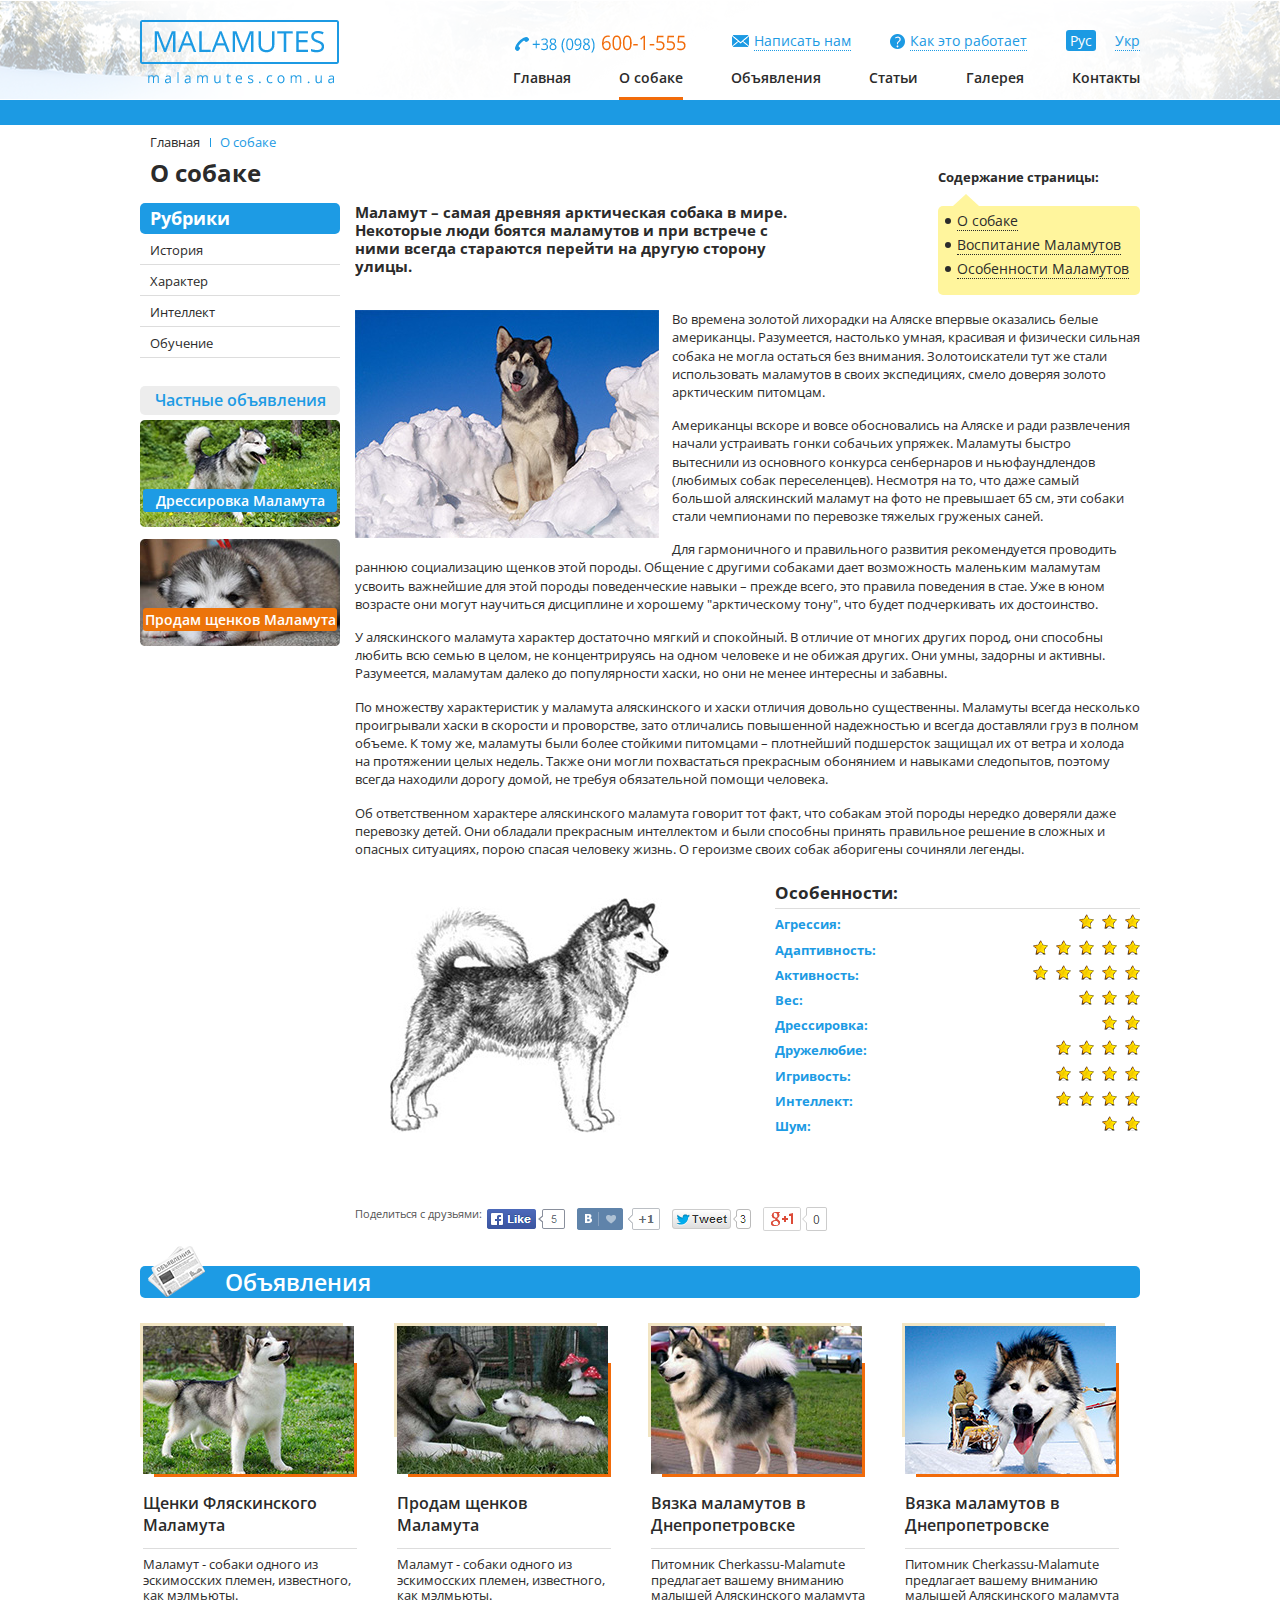
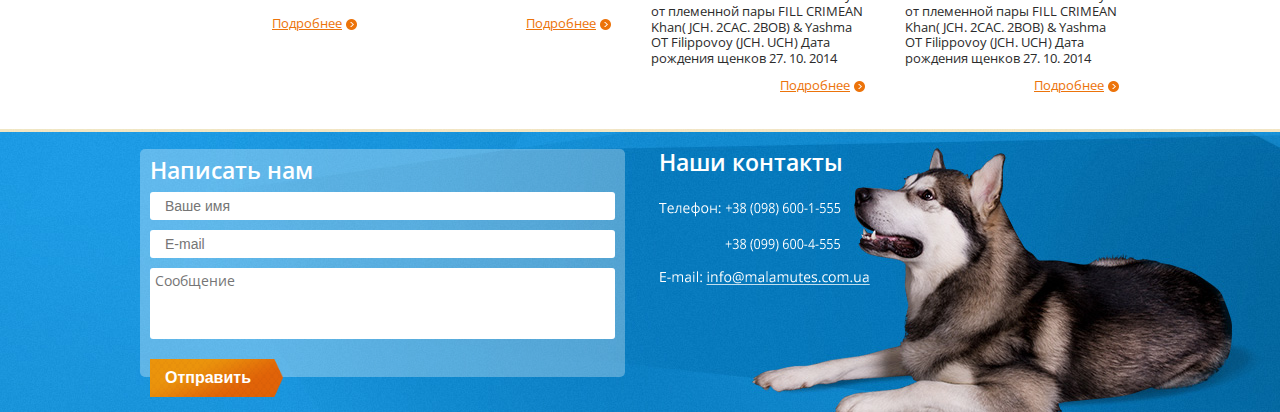
==== commit e917ee26: "Zhe1ka" ====
--- a/about_dog.html
+++ b/about_dog.html
@@ -34,9 +34,9 @@
                     <li><a href='index.html'>Главная</a></li>
                     <li class="active"><a href='about_dog.html'>О собаке</a></li>
                     <li><a href='advertisings.html'>Объявления</a></li>
-                    <li><a href='#'>Статьи</a></li>
-                    <li><a href='#'>Галерея</a></li>
-                    <li><a href='#'>Контакты</a></li>
+                    <li><a href='advertising-page.html'>Статьи</a></li>
+                    <li><a href='gallery.html'>Галерея</a></li>
+                    <li><a href='contact.html'>Контакты</a></li>
                 </ul>
             </nav>
         </header>
--- a/style/style.css
+++ b/style/style.css
@@ -47,15 +47,19 @@
 /*----------------------------------------------------------------------------------*/
 /*-------------------------------------WRAPPER--------------------------------------*/
 /*----------------------------------------------------------------------------------*/
-.wrapper {
+.wrapper,
+.wrapper-contact-page {
     min-height: 100%;
 }
-    .wrapper:after {
+    .wrapper:after,
+    .wrapper-contact-page:after {
         content: '';
         display: block;
         width: 100%;
         height: 283px;
-        margin-bottom: -283px;
+    }
+    .wrapper-contact-page:after {
+        height: 363px;
     }
 .content {
     position: relative;
@@ -456,11 +460,23 @@
                     margin-bottom: 0;
                     font-size: 13px;
                 }
+    .wrap-list-gallery {
+        width: 765px;
+    }
+        .list-gallery {
+            width: 820px;
+        }
+            .list-gallery li {
+                position: relative;
+                float: left;
+                width: 214px;
+                margin: 0 59px 25px 0;
+            }
 /*----------------------------------ADVERTISINGS------------------------------------*/
 .wrap-content {
     position: relative;
     overflow: hidden;
-    width: 980px;
+    width: 1000px;
     margin: 0 auto;
 }
     .wrap-content h1 {
@@ -713,7 +729,7 @@
                 .menu-page-list li {
                     margin-bottom: 5px;
                     list-style-type: disc;
-                    text-indent: -8px;
+                    text-indent: -6px;
                 }
                     .menu-page-list li a {
                         font-size: 14px;
@@ -891,13 +907,34 @@
                         -moz-border-radius: 3px;
                         border-radius: 3px;
                     }
+        .contact-img {
+            float: left;
+        }
+    .bottom-text {
+        position: absolute;
+        top: -30px;
+        font-size: 16px;
+        font-weight: 600;
+        color: #1385c7;
+    }
 /*----------------------------------------------------------------------------------*/
 /*-------------------------------------FOOTER---------------------------------------*/
 /*----------------------------------------------------------------------------------*/
 .wrap-footer {
-    min-height: 283px;
+    min-width: 1000px;
+    height: 283px;
+    margin-top: -283px;
     background: url("../images/footer/bg_footer.jpg") center no-repeat;
 }
+.wrap-footer-contact-page {
+    min-width: 1000px;
+    height: 363px;
+    margin-top: -363px;
+    background: url("../images/footer/contact_bg_footer.jpg") center no-repeat;
+}
+    .wrap-footer-contact-page .content {
+        height: 363px;
+    }
     .wrap-form-footer {
         position: relative;
         float: left;
@@ -905,6 +942,15 @@
         height: 218px;
         padding: 5px 10px;
         margin-top: 20px;
+
+        -webkit-border-radius: 5px;
+        -moz-border-radius: 5px;
+        border-radius: 5px;
+    }
+    .form-page {
+        float: right;
+        margin: 0 0 40px;
+        background: #1385C7;
     }
         .wrap-form-footer .overview {
             position: absolute;
@@ -978,6 +1024,15 @@
         .box-contact-footer .header-section {
             padding: 0;
         }
+    .description-footer {
+        position: absolute;
+        bottom: 25px;
+        display: inline-block;
+        width: 650px;
+        font-size: 22px;
+        font-weight: 600;
+        color: #fff;
+    }
 /*----------------------------------------------------------------------------------*/
 /*-------------------------------------POPUPS---------------------------------------*/
 /*----------------------------------------------------------------------------------*/
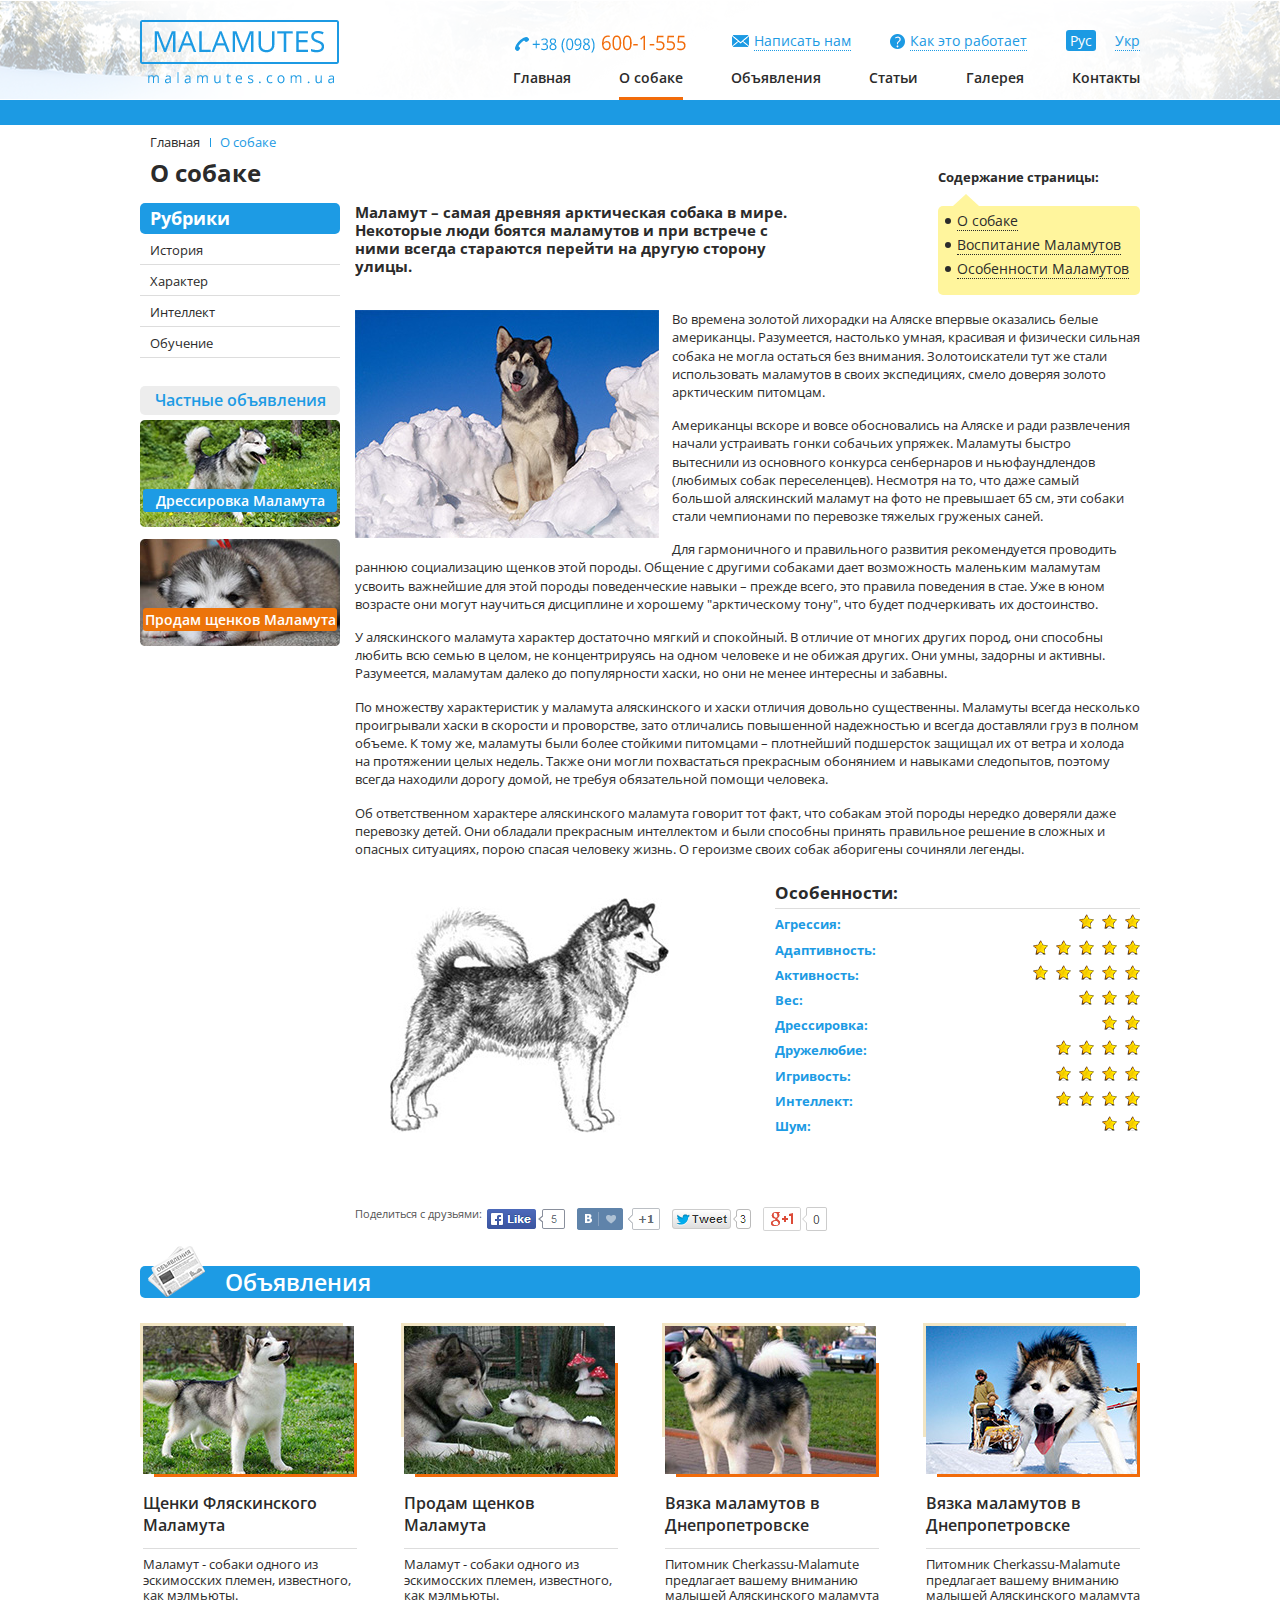
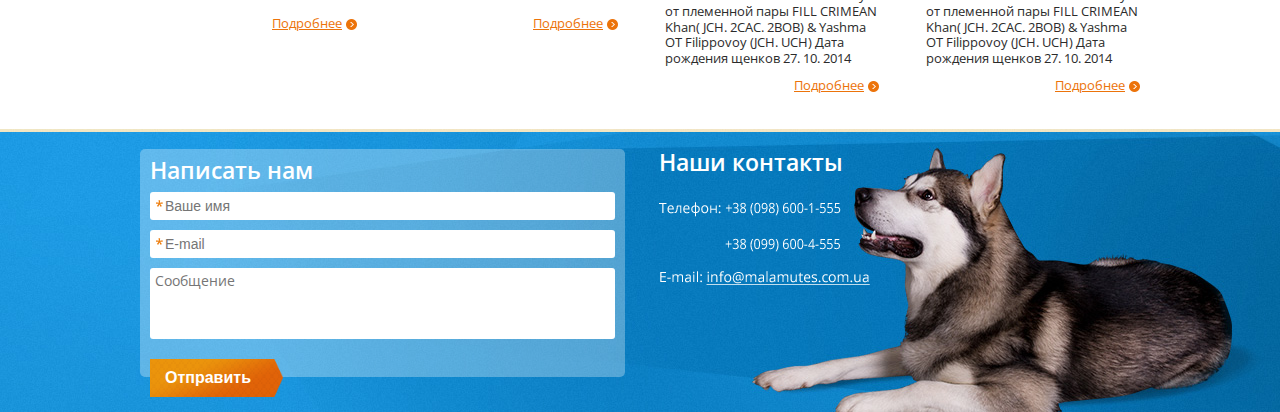
==== commit b1b1ff81: "Zhe1ka" ====
--- a/about_dog.html
+++ b/about_dog.html
@@ -357,8 +357,8 @@
                 <header class="header-section">Написать нам</header>
 
                 <form class="form-footer" action="#" method="post">
-                    <input type="text" placeholder="Ваше имя">
-                    <input type="text" placeholder="E-mail">
+                    <input class="star-bg" type="text" placeholder="Ваше имя">
+                    <input class="star-bg" type="text" placeholder="E-mail">
                     <textarea placeholder="Сообщение"></textarea>
 
                     <input type="button" class="btn" value="Отправить">
--- a/style/style.css
+++ b/style/style.css
@@ -44,6 +44,9 @@
     font-size: 13px;
     color: #2b2b2b;
 }
+main {
+    display: block;
+}
 /*----------------------------------------------------------------------------------*/
 /*-------------------------------------WRAPPER--------------------------------------*/
 /*----------------------------------------------------------------------------------*/
@@ -294,7 +297,7 @@
             font-size: 16px;
             color: #fff;
             border: none;
-            background: url("../images/content/bg_btn.png") no-repeat right;
+            background: url("../images/content/bg_btn.png") no-repeat left;
             background-size: 100% 100%;
             cursor: pointer;
         }
@@ -351,7 +354,7 @@
                 margin-left: 15px;
             }
             .wrap-ads-full-width .list-ads li {
-                margin-left: 40px;
+                margin-left: 47px;
             }
             .list-ads li:first-child {
                 margin-left: 3px;
@@ -461,7 +464,8 @@
                     font-size: 13px;
                 }
     .wrap-list-gallery {
-        width: 765px;
+        overflow: hidden;
+        width: 785px;
     }
         .list-gallery {
             width: 820px;
@@ -885,6 +889,7 @@
             }
                 .list-private-ads li a {
                     display: block;
+                    text-decoration: none;
                 }
                     .list-private-ads li img {
                         display: block;
@@ -986,6 +991,9 @@
                 -webkit-border-radius: 3px;
                 -moz-border-radius: 3px;
                 border-radius: 3px;
+            }
+            .star-bg {
+                background: url("../images/content/star-wrap.png") 6px 8px #fff no-repeat;
             }
             .form-footer .btn {
                 width: auto;
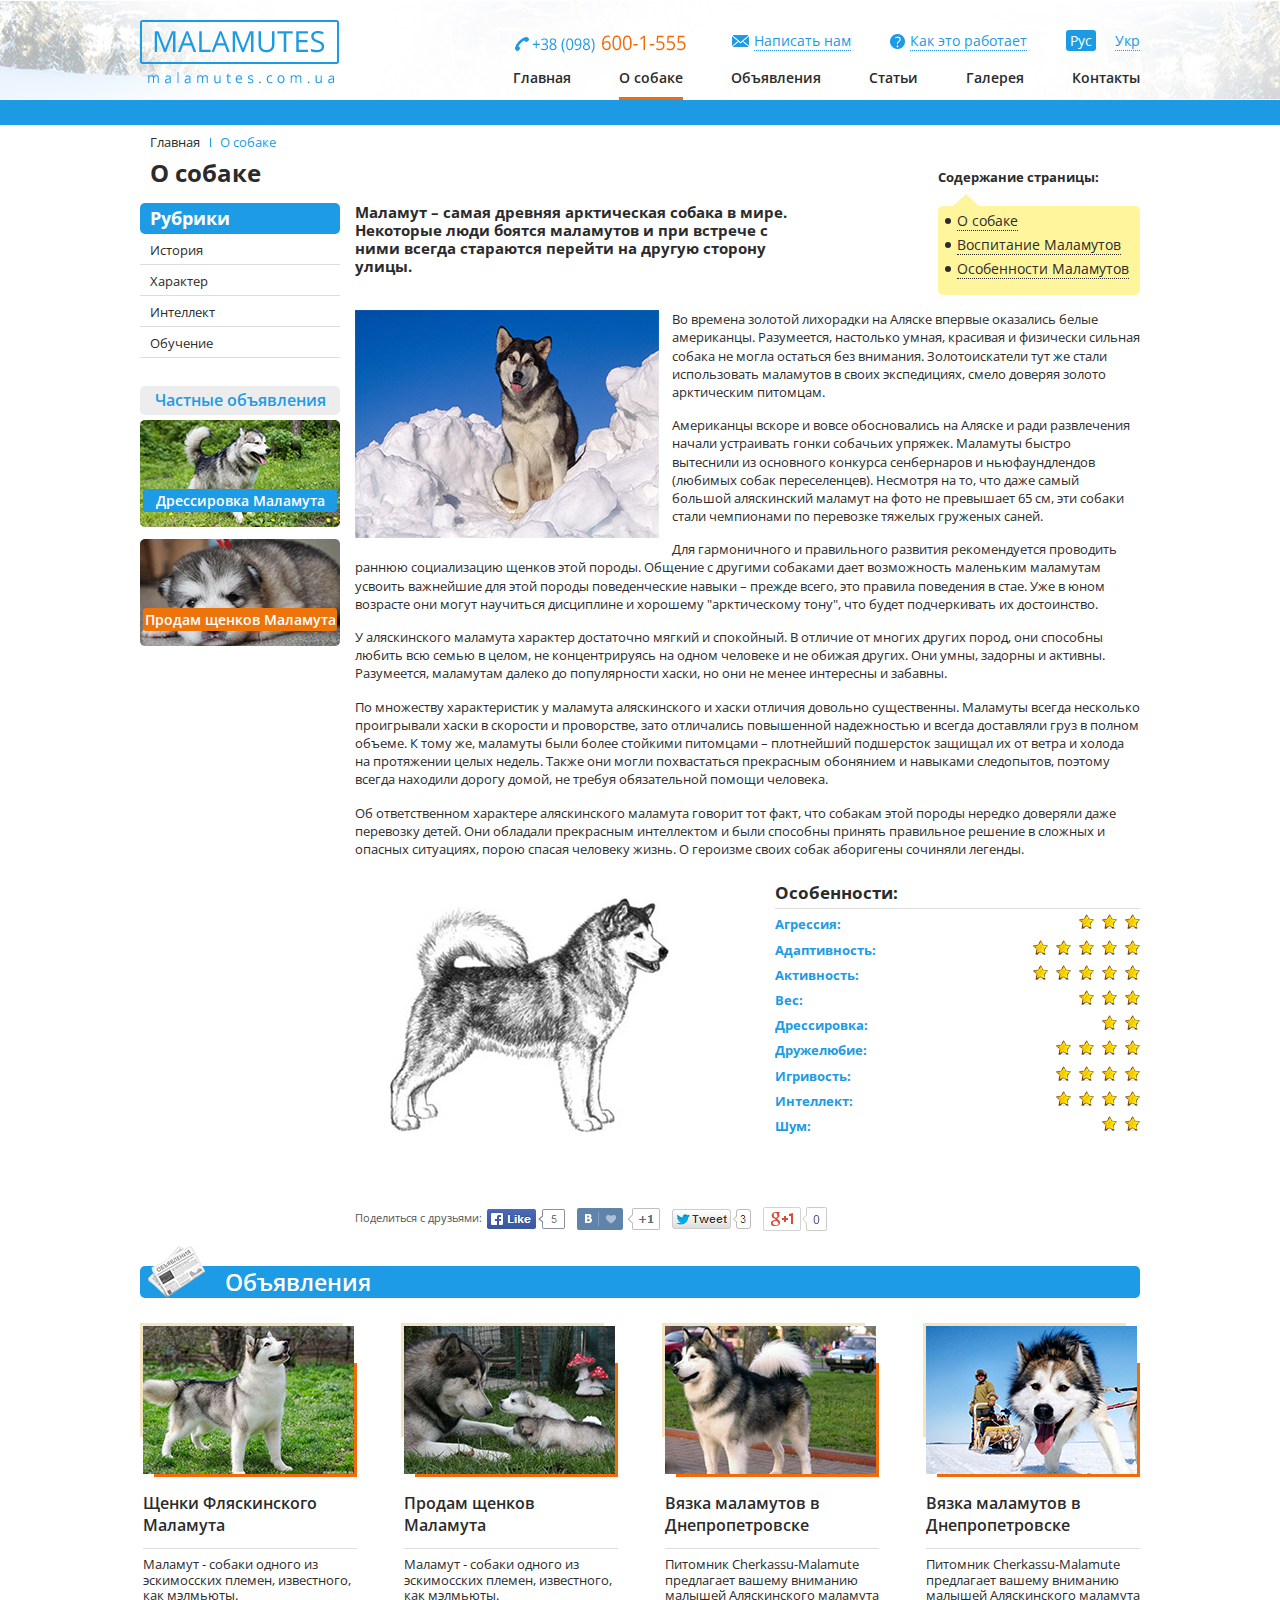
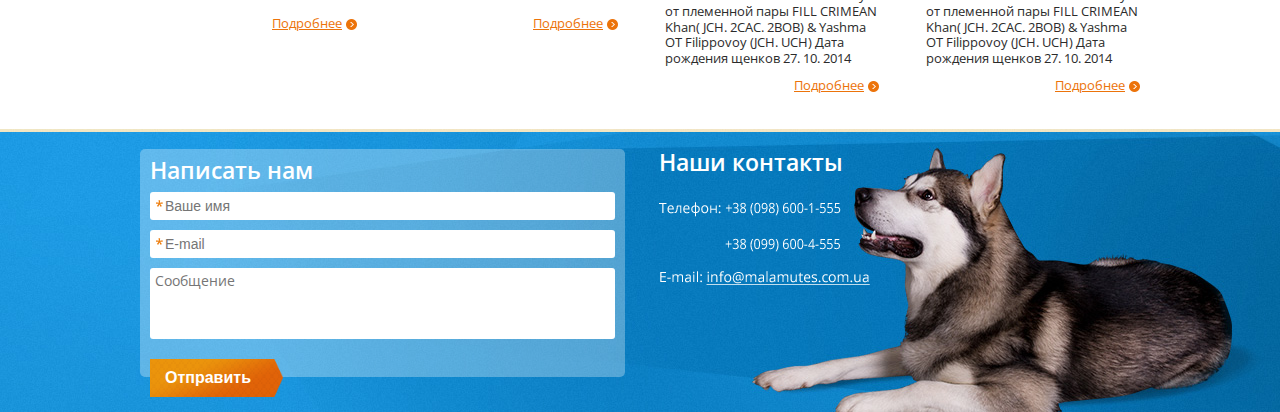
==== commit fcfecc89: "mib" ====
--- a/about_dog.html
+++ b/about_dog.html
@@ -397,7 +397,7 @@
 
                         <li>
                             <label class="tell-wrap">
-                                <input class="input-style" type="tell" name="tell" placeholder="Телефон">
+                                <input class="input-style" type="tel" name="tell" placeholder="Телефон">
                             </label>
                         </li>
 
--- a/style/style.css
+++ b/style/style.css
@@ -614,31 +614,47 @@
                                 color: #1d9be4;
                                 text-decoration: underline;
                             }
+                            .price {
+                                position: relative;
+                                display: inline-block;
+                                width: 108px;
+                                margin-left: 6px;
+                                background-color: #ECAF0A;
+                                text-align: center;
+                                font-size: 18px;
+                                line-height: 36px;
+                                color: #ffffff;
+                                -webkit-border-radius: 8px;
+                                -moz-border-radius: 8px;
+                                border-radius: 8px;
+                            }
                             .list-advertisings .price {
-                                position: relative;
-                                display: block;
                                 float: right;
                                 width: 74px;
-                                background-color: #ECAF0A;
                                 -webkit-border-radius: 5px;
                                 -moz-border-radius: 5px;
                                 border-radius: 5px;
                                 font-size: 13px;
                                 line-height: 25px;
-                                color: #ffffff;
-                                text-align: center;
                             }
-                            .list-advertisings .price:before {
-                                content: "";
-                                position: absolute;
-                                left: -4px;
-                                top: 10px;
-                                border-top: 3px solid transparent;
-                                border-right: 4px solid #ECAF0A;
-                                border-bottom: 3px solid transparent;
-                            }
+                                .price:before {
+                                    content: "";
+                                    position: absolute;
+                                    left: -6px;
+                                    top: 13px;
+                                    border-top: 5px solid transparent;
+                                    border-right: 6px solid #ECAF0A;
+                                    border-bottom: 5px solid transparent;
+                                }
+                                .list-advertisings .price:before {
+                                    left: -4px;
+                                    top: 10px;
+                                    border-top-width: 3px;
+                                    border-right-width: 4px;
+                                    border-bottom-width: 3px;
+                                }
                                 .price span {
-                                    font-weight: 700;
+                                    font-weight: 600;
                                 }
                         .ads-content p {
                             margin-bottom: 3px;
@@ -670,7 +686,8 @@
                                         vertical-align: middle;
                                     }
                             .share-box span {
-                                vertical-align: middle;
+                                position: relative;
+                                top: 5px;
                             }
 
         .wrap-all-ads {
@@ -756,6 +773,187 @@
     border-radius: 3px;
     background: url("../images/content/prev-page.png") no-repeat center #1C9AE3;
 }
+
+    .slider-wrap {
+        float: left;
+        width: 370px;
+        margin: 0 18px 10px 0;
+    }
+        .main-photo-wrap {
+            position: relative;
+        }
+            .main-photo-slider {
+                overflow: hidden;
+                width: 100%;
+                height: 261px;
+                margin-bottom: 15px;
+            }
+                .main-photo-slider li {
+                    height: 261px;
+                    line-height: 261px;
+                }
+                    .slider-wrap-photo {
+                        position: relative;
+                        display: block;
+                        width: 370px;
+                        height: 261px;
+                        line-height: 259px;
+                        text-align: center;
+                    }
+                        .slider-wrap-photo:before,
+                        .slider-wrap-photo:after {
+                            content: '';
+                            display: block;
+                            position: absolute;
+                            width: 203px;
+                            height: 114px;
+                        }
+                        .slider-wrap-photo:before {
+                            top: 0;
+                            left: 0;
+                            background: #F2E5C3;
+                        }
+                        .slider-wrap-photo:after {
+                            bottom: 0;
+                            right: 0;
+                            background: #F16B0A;
+                        }
+                        .main-photo-slider li img {
+                            position: relative;
+                            z-index: 4;
+                            height: 255px;
+                            width: 364px;
+                            vertical-align: middle;
+                        }
+            .main-photo-wrap .prev,
+            .main-photo-wrap .next {
+                position: absolute;
+                z-index: 10;
+                display: block;
+                width: 18px;
+                height: 24px;
+                top: 122px;
+            }
+            .main-photo-wrap .prev {
+                left: 14px;
+                background: url("../images/content/prev.png") no-repeat center;
+            }
+            .main-photo-wrap .next {
+                right: 14px;
+                background: url("../images/content/next.png") no-repeat center;
+            }
+
+        .movers-row {
+            overflow: hidden;
+            height: 79px;
+            margin: 0 auto;
+            text-align: center;
+        }
+            .movers-row li {
+                float: left;
+                margin-left: 17px;
+            }
+            .movers-row li:first-child {
+                margin-left: 0;
+            }
+                .movers-row .slider-wrap-photo {
+                    width: 112px;
+                    height: 79px;
+                    line-height: 77px;
+                }
+                    .movers-row .slider-wrap-photo:before,
+                    .movers-row .slider-wrap-photo:after{
+                        width: 61px;
+                        height: 35px;
+                    }
+                    .movers-row li img {
+                        position: relative;
+                        z-index: 4;
+                        width: 110px;
+                        height: 77px;
+                        vertical-align: middle;
+                    }
+
+    .advert-content header {
+        overflow: hidden;
+        padding-bottom: 12px;
+        margin-bottom: 13px;
+        border-bottom: 1px solid #DDDDDD;
+    }
+        .advert-content h1 {
+            margin: 0;
+            font-weight: 600;
+            font-size: 24px;
+            line-height: 29px;
+        }
+
+    .client-info {
+        overflow: hidden;
+        margin: 0;
+        font-size: 14px;
+    }
+        .client-info li {
+            position: relative;
+            margin: 0 0 10px 24px;
+        }
+        .client-info li:first-child {
+            margin-top: 16px;
+        }
+        .client-info li:before {
+            content: "";
+            position: absolute;
+            left: -24px;
+        }
+        .client-name:before {
+            top: -3px;
+            width: 16px;
+            height: 20px;
+            background: url("../images/content/name_ico.png") no-repeat center;
+        }
+        .client-mail:before {
+            top: 4px;
+            width: 17px;
+            height: 12px;
+            background: url("../images/content/mail_ico.png") no-repeat center;
+        }
+        .client-tell:before {
+            top: 0;
+            width: 14px;
+            height: 14px;
+            background: url("../images/content/tell_ico.png") no-repeat center;
+        }
+            .client-info li a {
+                font-size: 14px;
+                color: #1c9ae3;
+            }
+            .client-info a.show-all {
+                text-decoration: none;
+                border-bottom: 1px dotted #1c9ae3;
+                font-size: 12px;
+            }
+            a.show-all:hover {
+                border-bottom: none;
+            }
+
+    .advert-content .share-box {
+        text-align: left;
+        margin: 10px 0;
+    }
+        .advert-content .share-box span {
+            top: 0;
+            display: inline-block;
+            margin-bottom: 6px;
+        }
+        .advert-content .share-box ul {
+            float: left;
+            margin-left: 0;
+        }
+
+    .advert-content p {
+        line-height: 18px;
+        margin-bottom: 4px;
+    }
+/*-----------------------------------ABOUT-DOG--------------------------------------*/
         .main {}
             .main p {
                 line-height: 1.4;
